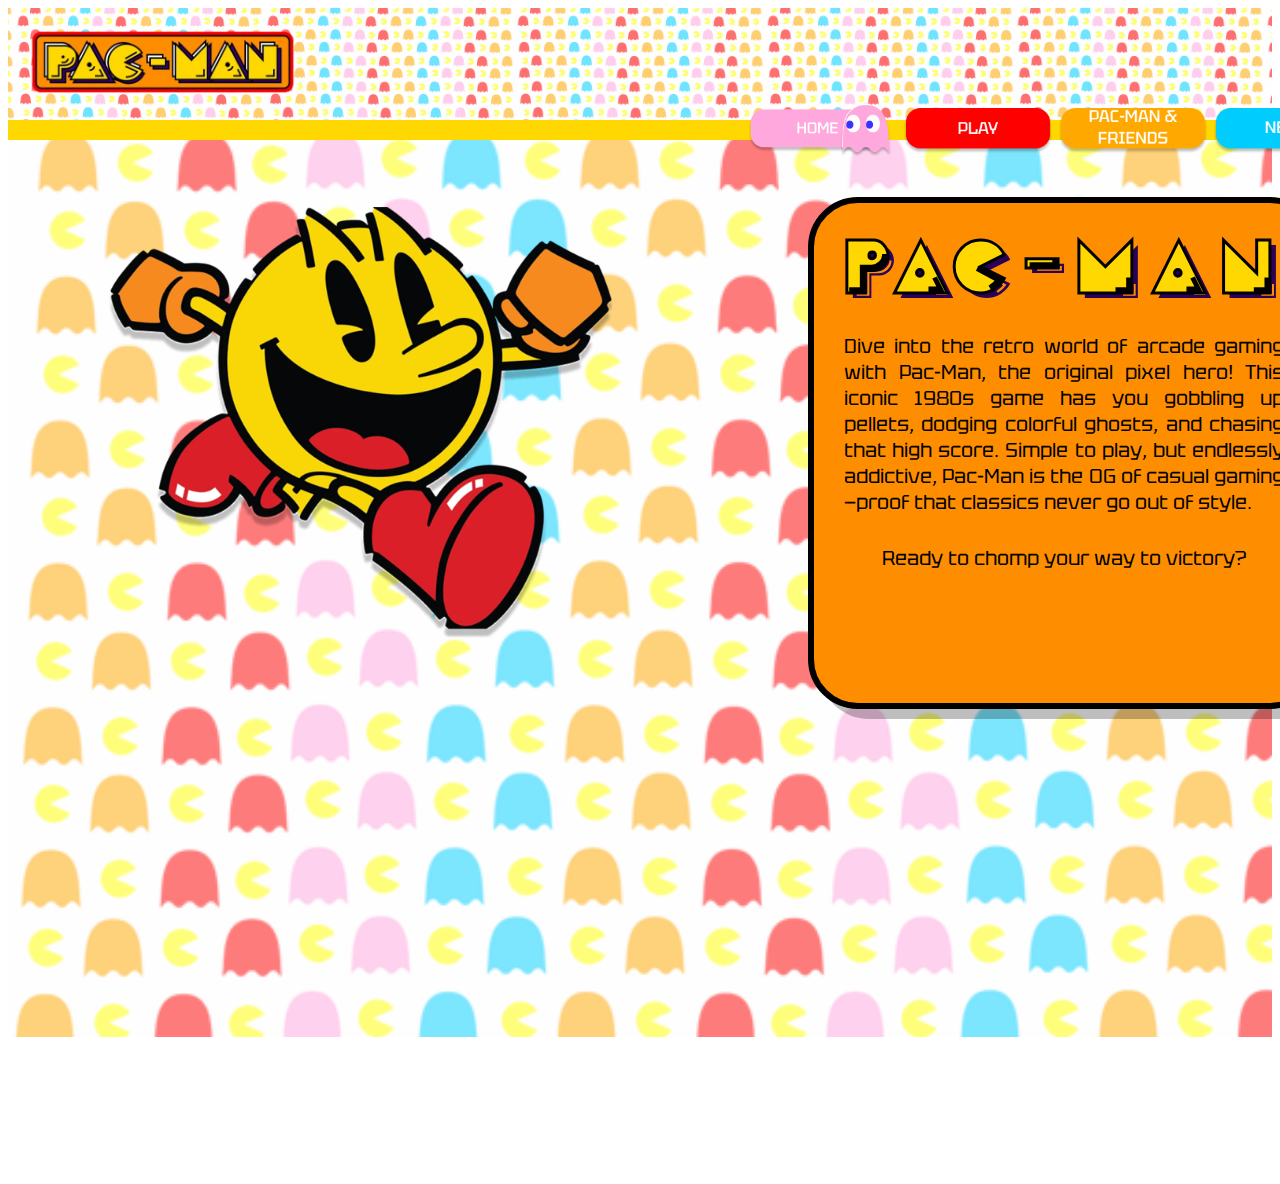
==== About.html @ 6697987c "2 hours work done" ====
<!doctype html>
<html>
<head>
<meta charset="utf-8">
<title>AboutPacman</title>
<link href="pac-man.css" rel="stylesheet" type="text/css">

<!-- Font -->	
<link rel="preconnect" href="https://fonts.googleapis.com">
<link rel="preconnect" href="https://fonts.gstatic.com" crossorigin>
<link href="https://fonts.googleapis.com/css2?family=Tektur:wght@400..900&display=swap" rel="stylesheet">
	
</head>

	
<!-- menubar -->
	
	<div class="menubar">
		<div class="logo">
			<img src="image/logo.png" alt="logo" Width="300">
		</div>
	</div>
	
	<nav>
		<ul class="menu">
			<li>
				<a href="">
					<img src="image/HomeButtonGhost.png" alt="Home">
				</a>
			</li>
			<li>
				<a href="">
		    		<img src="image/PlayButton.png" alt="Play">
				</a>
			</li>
			<li>
				<a href="">
					<img src="image/PacmanButton.png" alt="About">
				</a>
			</li>
			<li>
				<a href="">
					<img src="image/NewsButton.png" alt="News">
				</a>
			</li>
		</ul>
		
	</nav>
	
	
<body>
	
	<div class="AboutPacman">
		<div class="Pac-Man">
			<img src="image/Pac-ManRunning.png">
		</div>
		<div class="PacmanStory">
			<h1 class="PacmanHeader">Pac-Man</h1>
			<p class="PacmanText">Dive into the retro world of arcade gaming with Pac-Man, the original pixel hero! This iconic 1980s game has you gobbling up pellets, dodging colorful ghosts, and chasing that high score. Simple to play, but endlessly addictive, Pac-Man is the OG of casual gaming—proof that classics never go out of style.</p>
			<p class="ready">Ready to chomp your way to victory?</p>
		</div>
	</div>
	
	
	
</body>
</html>
---- pac-man.css ----
@charset "utf-8";
@font-face {
	font-family: PacMan;
	src: url("Font/crackman.front-regular.otf");
}
/* CSS Document */

/*INDEX*/
/*Navigationslinjen*/
.menubar{
	background-image: url("image/bannerbaggrund.png");
	background-size: 250px;
	background-repeat: repeat-x; 
	background-position: center;
	display: fixed;
	border-bottom: solid; 
	border-bottom-color: #FED800;
	border-bottom-width: 20px;
}

.logo {
	padding: 5px;
}

.menu {
	display: flex;
	flex-direction: row;
	list-style-type: none;
	position: relative;
	left: 700px;
	top: -75px;
}

.menu li {
	margin-right: 5px;
	
}

.menu img {
	width:150px;
	height: 100px;
	object-fit: contain;
}

.index {
	overflow: hidden; /* fjerner scroll-funktion */
}

.background {
	position: relative;
  	top: -950px;
  	left: 0;
  	width: 100%;
  	height: 100vh;
    background-image: url("image/homebaggrund.png");
    background-repeat: repeat;
	background-size: cover;
	background-attachment: fixed;
    z-index: -2;
}

/* Index */
.anniversary {
	display: block;
	position: relative;
	top: -140px;
	left: 350px;
	margin: 0;
	padding: 0;
	z-index: -1;
}

.anniversary img {
	width: 870px;
}

.yellowline {
	position: relative;
	top: -145px;
	border-top: 20px solid #FED800; 
  	width: 100%; 
}

.footer {
	position: relative;
	top: -145px;
	border-top: 200px solid #FF0000; 
  	width: 100%; 
}

.bandai img {
	position: relative;
	top: -180px;
	left: 600px;
	width: 20%;
}

.evolution img {
	position: relative;
	top: -170px;
	left: 620px;
	width: 17%;
}

/*Pac-Man & Friends */

.AboutPacman {
	position: relative;
	top: -139px;
	height: 100vh;
	background-image: url("image/homebaggrund.png");
	background-size: cover;
	z-index: -1
	
}

.Pac-Man img {
	position: relative;
	top: 70px;
	left: 100px;
	width: 40%;
}

.PacmanStory {
	
	position: absolute;
	width: 500px;
	height: 500px;
	left: 800px;
	top: 60px;

	background: #FE8D00;
	border: 6px solid #000000;
	box-shadow: 11px 10px 0px rgba(0, 0, 0, 0.25);
	border-radius: 50px;

}

.PacmanHeader {
	/* Pac-Man */

	position: absolute;
	width: 471px;
	height: 92px;
	left: 20px;
	top: -50px;

	font-family: PacMan;
	font-style: normal;
	font-weight: 400;
	font-size: 96px;
	line-height: 115px;
	display: flex;
	align-items: center;
	text-align: center;
	text-transform: uppercase;

	color: #FED800;
	text-shadow: 6px 5px 0px #2D0057;
	-webkit-text-stroke: 3px black; /* Stroke width and color */
}

.PacmanStory .PacmanText {
	position: relative;
	top: 100px;
	margin: 30px;
	text-align: justify;
	font-family: tektur;
	font-size: 20px;
}

.ready {
	position: relative;
	top: 100px;
	margin: 30px;
	text-align: center;
	font-family: tektur;
	font-size: 20px;
}
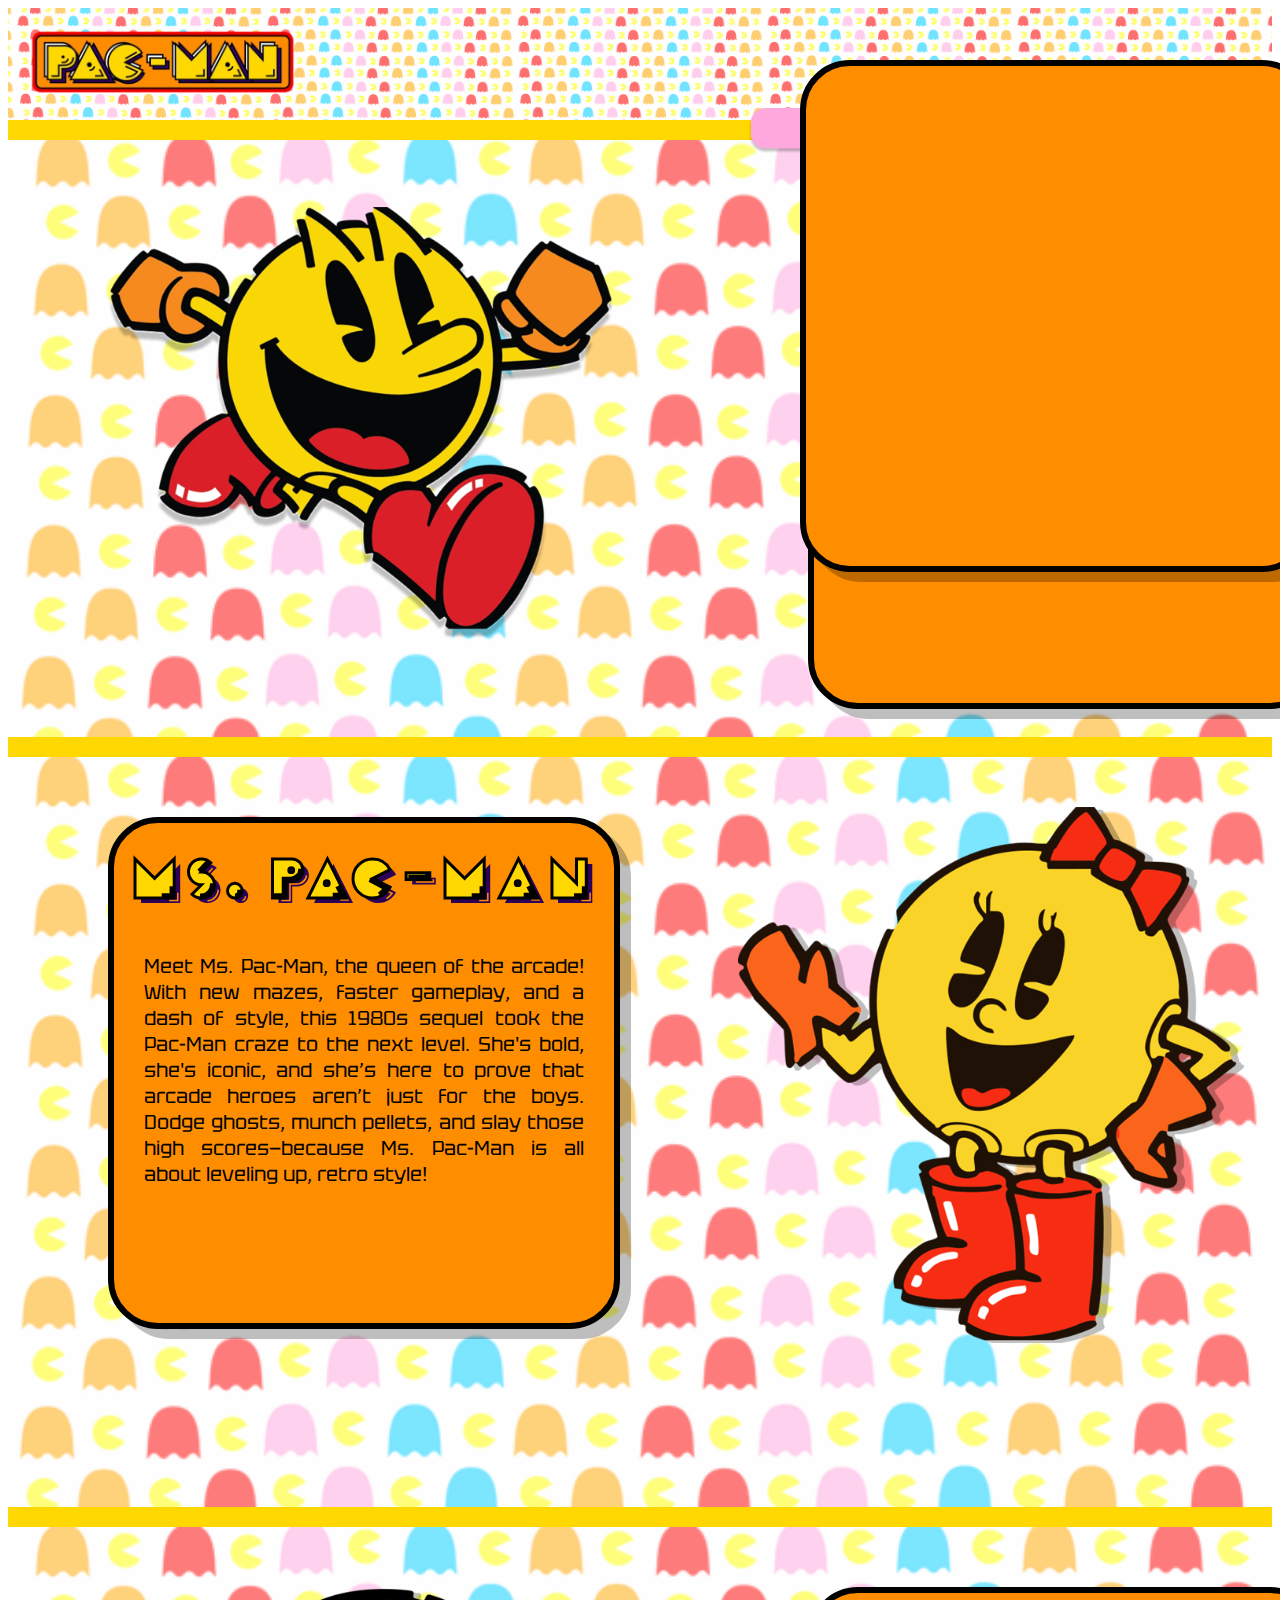
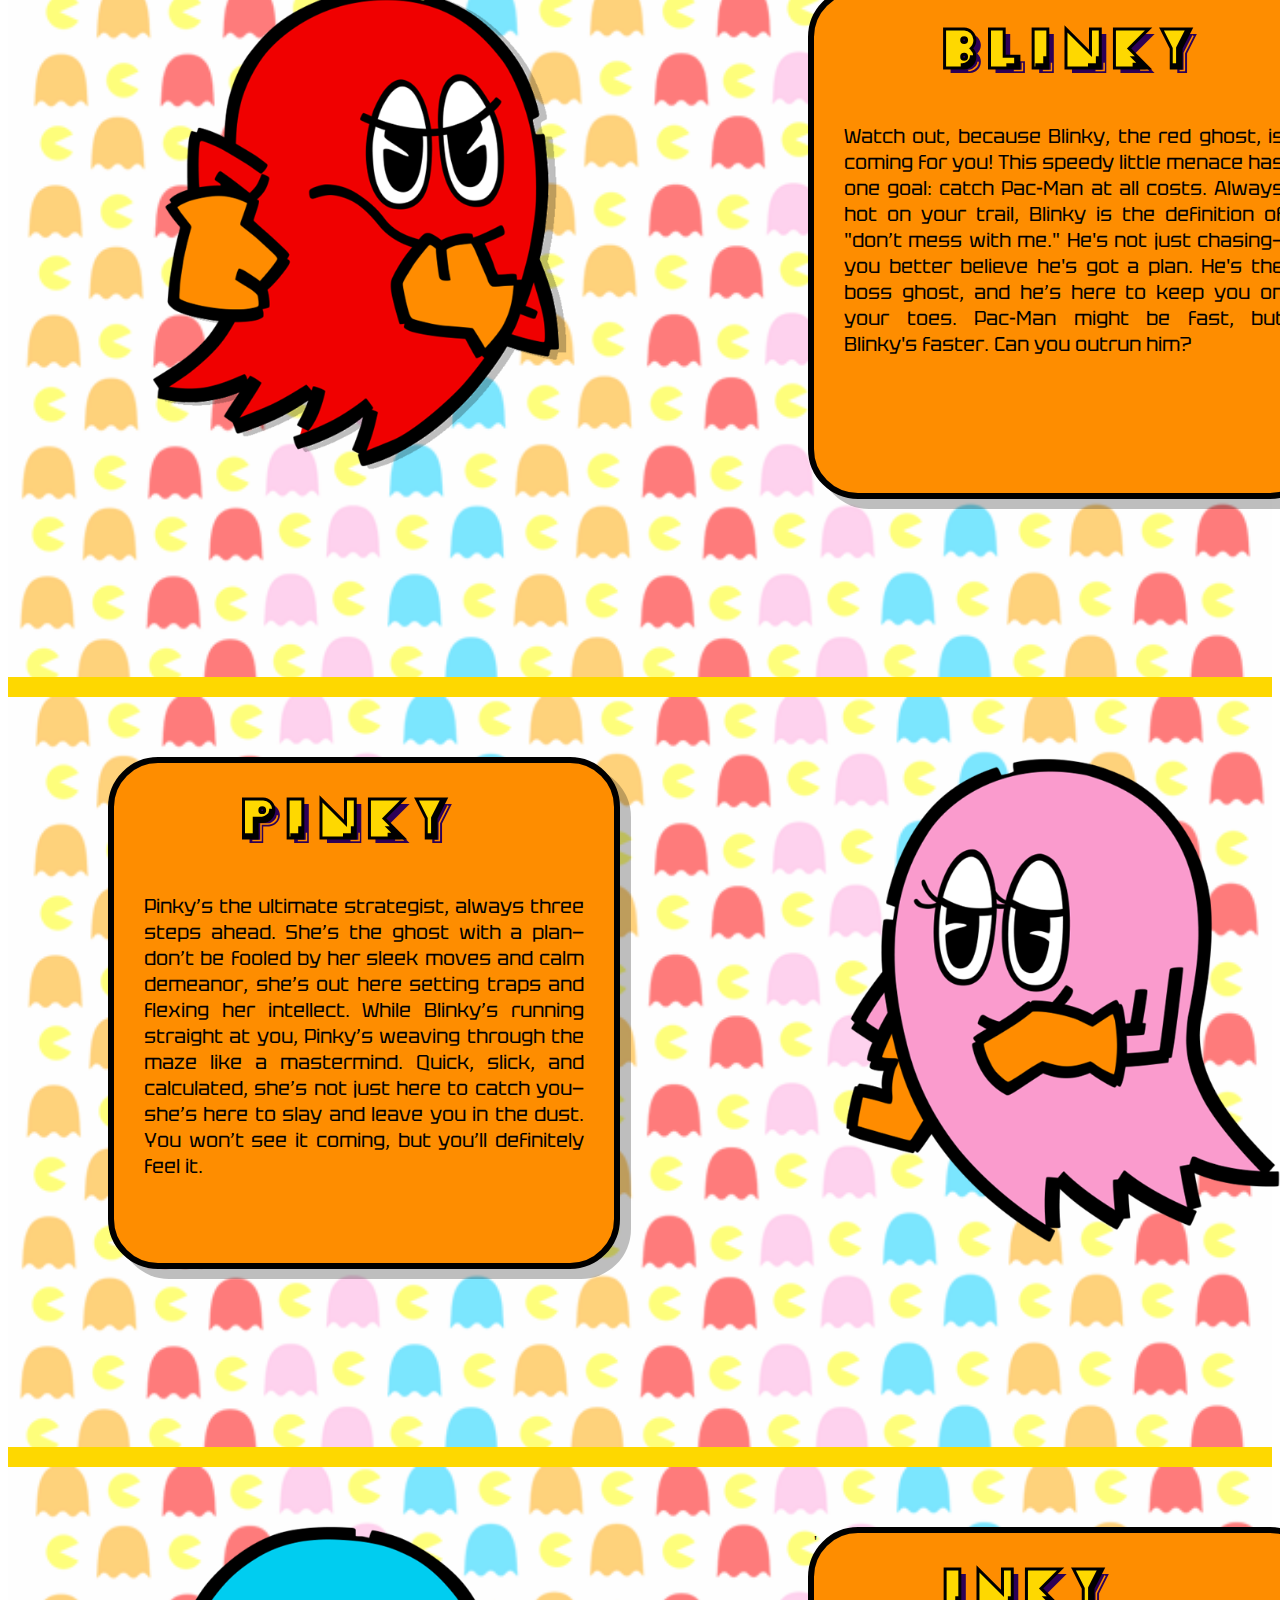
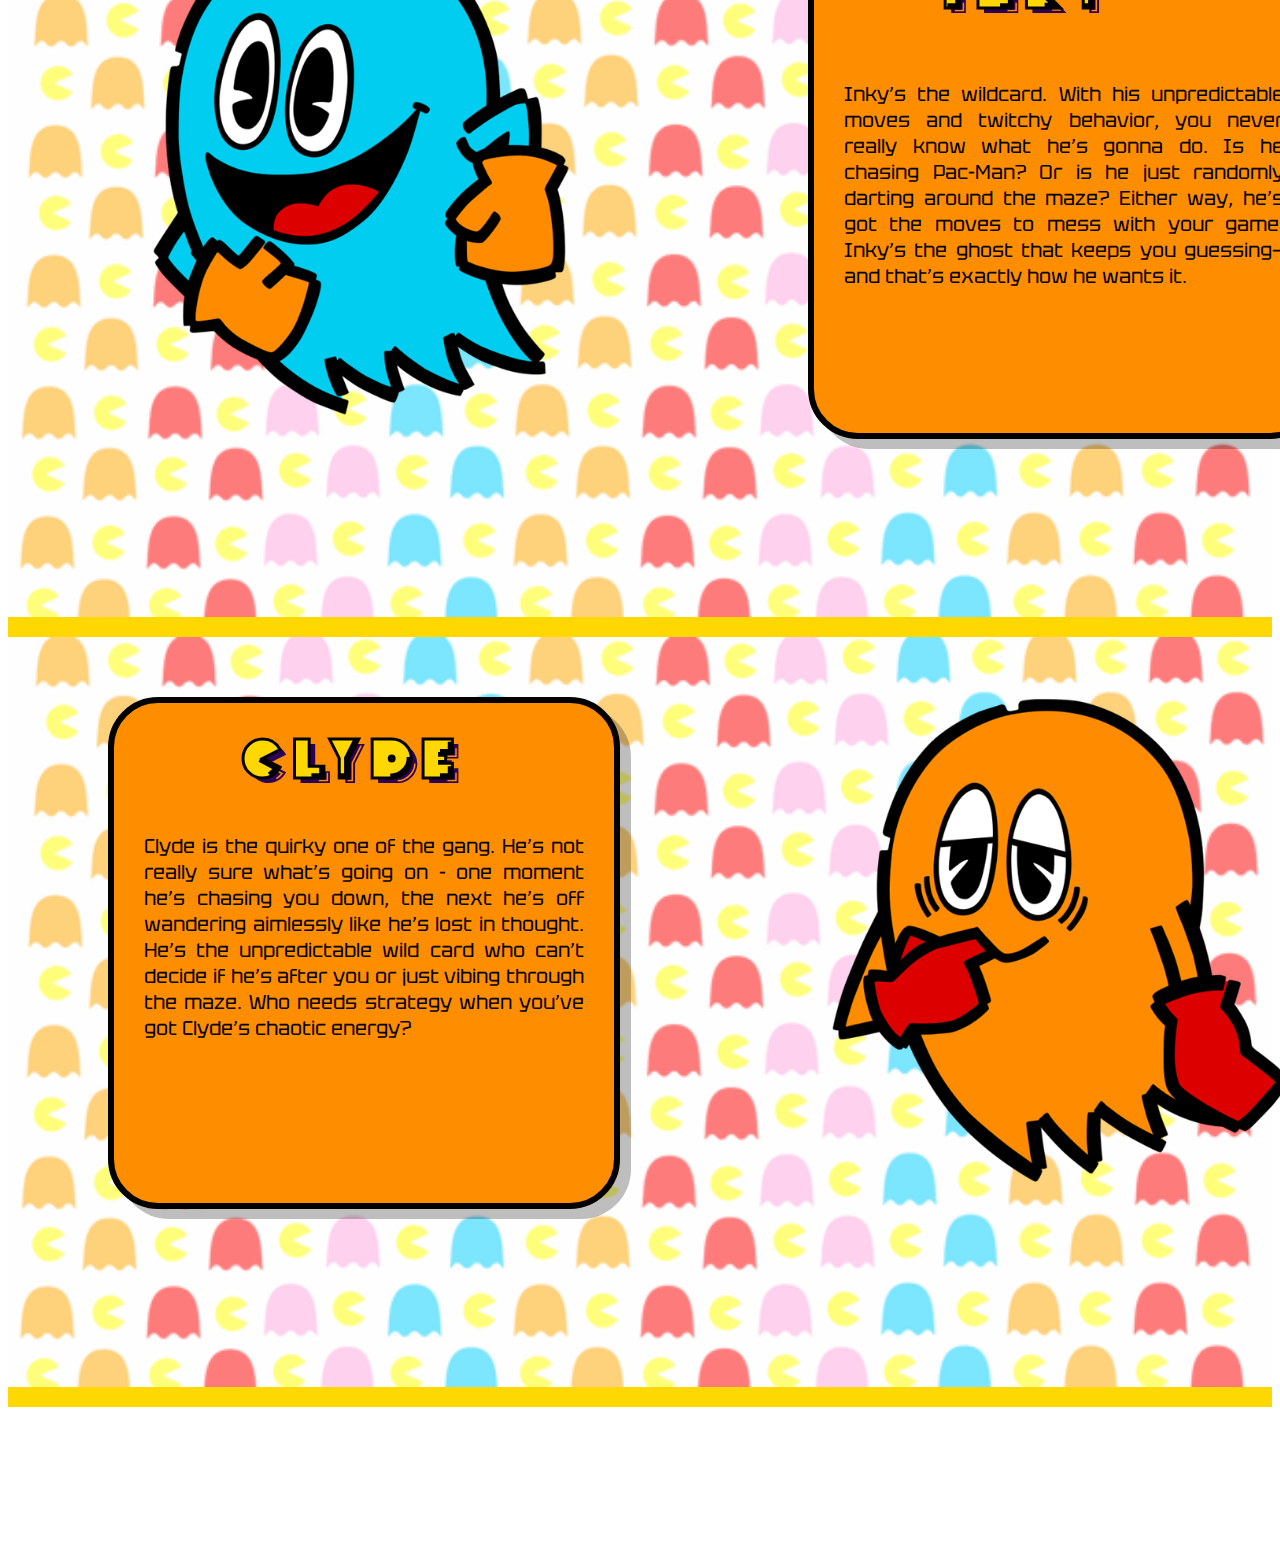
==== commit 43e9897a: "Pacman & Friends Done" ====
--- a/About.html
+++ b/About.html
@@ -24,18 +24,18 @@
 	<nav>
 		<ul class="menu">
 			<li>
-				<a href="">
-					<img src="image/HomeButtonGhost.png" alt="Home">
+				<a href="index.html">
+					<img src="image/HomeButton.png" alt="Home">
 				</a>
 			</li>
 			<li>
-				<a href="">
+				<a href="About.html">
 		    		<img src="image/PlayButton.png" alt="Play">
 				</a>
 			</li>
 			<li>
 				<a href="">
-					<img src="image/PacmanButton.png" alt="About">
+					<img src="image/PacmanButtonGhost.png" alt="About">
 				</a>
 			</li>
 			<li>
@@ -61,7 +61,76 @@
 		</div>
 	</div>
 	
+	<div class="AboutMsPacman">
+		<div class="MsPac-Man">
+			<img src="image/MsPacMan.png">
+		</div>
+		<div class="MsPacmanStory">
+			<h1 class="MsPacManHeader">Ms. Pac-Man</h1>
+			<p class="MsPacmanText">Meet Ms. Pac-Man, the queen of the arcade! With new mazes, faster gameplay, and a dash of style, this 1980s sequel took the Pac-Man craze to the next level. She's bold, she's iconic, and she’s here to prove that arcade heroes aren’t just for the boys. Dodge ghosts, munch pellets, and slay those high scores—because Ms. Pac-Man is all about leveling up, retro style!</p>
+		</div>
+	</div>
 	
+	<div class="AboutBlinky">
+		<div class="Blinky">
+			<img src="image/BLinky.png">
+		</div>
+		<div class="BlinkyStory">
+			<h1 class="BlinkyHeader">Blinky</h1>
+			<p class="BlinkyText">Watch out, because Blinky, the red ghost, is coming for you! This speedy little menace has one goal: catch Pac-Man at all costs. Always hot on your trail, Blinky is the definition of "don’t mess with me." He's not just chasing—you better believe he's got a plan. He's the boss ghost, and he’s here to keep you on your toes. Pac-Man might be fast, but Blinky's faster. Can you outrun him?</p>
+		</div>
+	</div>
 	
+	<div class="AboutPinky">
+		<div class="Pinky">
+			<img src="image/Pinky.png">
+		</div>
+		<div class="PinkyStory">
+			<h1 class="PinkyHeader">Pinky</h1>
+			<p class="PinkyText">Pinky’s the ultimate strategist, always three steps ahead. She’s the ghost with a plan—don’t be fooled by her sleek moves and calm demeanor, she’s out here setting traps and flexing her intellect. While Blinky’s running straight at you, Pinky’s weaving through the maze like a mastermind. Quick, slick, and calculated, she’s not just here to catch you—she’s here to slay and leave you in the dust. You won’t see it coming, but you’ll definitely feel it.</p>
+		</div>
+	</div>
+	
+	<div class="AboutInky">
+		<div class="Inky">
+			<img src="image/Inky.png">
+		</div>
+		<div class="InkyStory">
+			<h1 class="InkyHeader">Inky</h1>'
+			<p class="InkyText">Inky’s the wildcard. With his unpredictable moves and twitchy behavior, you never really know what he’s gonna do. Is he chasing Pac-Man? Or is he just randomly darting around the maze? Either way, he’s got the moves to mess with your game. Inky’s the ghost that keeps you guessing—and that’s exactly how he wants it.</p>
+		</div>
+	</div>
+	
+	<div class="AboutClyde">
+		<div class="Clyde">
+			<img src="image/Clyde.png">
+		</div>
+		<div class="ClydeStory">
+			<h1 class="ClydeHeader">Clyde</h1>
+			<p class="ClydeText">Clyde is the quirky one of the gang. He’s not really sure what’s going on - one moment he’s chasing you down, the next he’s off wandering aimlessly like he’s lost in thought. He’s the unpredictable wild card who can’t decide if he’s after you or just vibing through the maze. Who needs strategy when you’ve got Clyde’s chaotic energy?</p>
+		</div>
+	</div>
+	
+	<a href="#top" class="back-to-top">Back to Top</a>
+	
+	<div class ="footer">
+		<div class ="bandai">
+			<img src="image/BandaiNamco.png" alt="Bandai Namco Logo">
+		</div>
+		<div class ="evolution">
+			<img src="image/PacmanEvolution.png" alt="Pac-Man Evolution">
+		</div>
+	</div>
+	
+	<script>
+    window.onscroll = function() {
+      var button = document.querySelector('.back-to-top');
+      if (document.body.scrollTop > 200 || document.documentElement.scrollTop > 200) {
+        button.style.display = "block";
+      } else {
+        button.style.display = "none";
+      }
+    };
+	</script>
 </body>
 </html>
--- a/pac-man.css
+++ b/pac-man.css
@@ -47,20 +47,24 @@
 }
 
 .background {
+	
 	position: relative;
   	top: -950px;
   	left: 0;
   	width: 100%;
   	height: 100vh;
-    background-image: url("image/homebaggrund.png");
+   
+	background-image: url("image/homebaggrund.png");
     background-repeat: repeat;
 	background-size: cover;
 	background-attachment: fixed;
-    z-index: -2;
+    
+	z-index: -2;
 }
 
 /* Index */
 .anniversary {
+	
 	display: block;
 	position: relative;
 	top: -140px;
@@ -71,10 +75,13 @@
 }
 
 .anniversary img {
-	width: 870px;
+	
+	
+width: 870px;
 }
 
 .yellowline {
+	
 	position: relative;
 	top: -145px;
 	border-top: 20px solid #FED800; 
@@ -82,13 +89,22 @@
 }
 
 .footer {
-	position: relative;
-	top: -145px;
-	border-top: 200px solid #FF0000; 
-  	width: 100%; 
+	
+	position: absolute;
+	width: 500px;
+	height: 500px;
+	left: 800px;
+	top: 60px;
+	
+	background: #FE8D00;
+	border: 6px solid #000000;
+	box-shadow: 11px 10px 0px rgba(0, 0, 0, 0.25);
+	border-radius: 50px;
+	
 }
 
 .bandai img {
+	
 	position: relative;
 	top: -180px;
 	left: 600px;
@@ -96,6 +112,7 @@
 }
 
 .evolution img {
+	
 	position: relative;
 	top: -170px;
 	left: 620px;
@@ -105,16 +122,20 @@
 /*Pac-Man & Friends */
 
 .AboutPacman {
+	
 	position: relative;
 	top: -139px;
-	height: 100vh;
-	background-image: url("image/homebaggrund.png");
-	background-size: cover;
-	z-index: -1
-	
+	height:600px;
+	
+	background-image: url("image/homebaggrund.png");
+	background-size: cover;
+	z-index: -1;
+	
+	border-bottom: 20px solid #FED800;
 }
 
 .Pac-Man img {
+	
 	position: relative;
 	top: 70px;
 	left: 100px;
@@ -137,18 +158,17 @@
 }
 
 .PacmanHeader {
-	/* Pac-Man */
-
-	position: absolute;
-	width: 471px;
+
+	position: absolute;
+	width: 470px;
 	height: 92px;
-	left: 20px;
-	top: -50px;
+	left: 80px;
+	top: -40px;
 
 	font-family: PacMan;
 	font-style: normal;
 	font-weight: 400;
-	font-size: 96px;
+	font-size: 71px;
 	line-height: 115px;
 	display: flex;
 	align-items: center;
@@ -161,6 +181,7 @@
 }
 
 .PacmanStory .PacmanText {
+	
 	position: relative;
 	top: 100px;
 	margin: 30px;
@@ -170,10 +191,353 @@
 }
 
 .ready {
-	position: relative;
-	top: 100px;
-	margin: 30px;
-	text-align: center;
-	font-family: tektur;
-	font-size: 20px;
-}+	
+	position: relative;
+	top: 100px;
+	margin: 30px;
+	text-align: center;
+	font-family: tektur;
+	font-size: 20px;
+}
+
+.AboutMsPacman {
+	
+	position: relative;
+	top:-139px;
+	height: 750px;
+	
+	background-image: url("image/homebaggrund.png");
+	background-size: cover;
+	
+	z-index: -1;
+	
+	border-bottom: 20px solid #FED800;
+}
+
+.MsPac-Man img {
+	position: relative;
+	top: 50px;
+	left: 730px;
+	width: 40%;
+}
+
+.MsPacmanStory {
+	position: absolute;
+	width: 500px;
+	height: 500px;
+	left: 100px;
+	top: 60px;
+
+	background: #FE8D00;
+	border: 6px solid #000000;
+	box-shadow: 11px 10px 0px rgba(0, 0, 0, 0.25);
+	border-radius: 50px;
+}
+
+.MsPacManHeader {
+	position: absolute;
+	width: 470px;
+	height: 92px;
+	left: 10px;
+	top: -40px;
+
+	font-family: PacMan;
+	font-style: normal;
+	font-weight: 400;
+	font-size: 71px;
+	line-height: 115px;
+	display: flex;
+	align-items: center;
+	text-align: center;
+	text-transform: uppercase;
+
+	color: #FED800;
+	text-shadow: 6px 5px 0px #2D0057;
+	-webkit-text-stroke: 3px black; /* Stroke width and color */
+}
+
+.MsPacmanText {
+	position: relative;
+	top: 100px;
+	margin: 30px;
+	text-align: justify;
+	font-family: tektur;
+	font-size: 20px;
+}
+
+.AboutBlinky {
+	position: relative;
+	top:-139px;
+	height: 750px;
+	
+	background-image: url("image/homebaggrund.png");
+	background-size: cover;
+	
+	z-index: -1;
+	
+	border-bottom: 20px solid #FED800;
+}
+
+.Blinky img{
+	position: relative;
+	top: 50px;
+	left: 100px;
+	width: 40%;
+}
+
+.BlinkyStory {
+	position: absolute;
+	width: 500px;
+	height: 500px;
+	left: 800px;
+	top: 60px;
+
+	background: #FE8D00;
+	border: 6px solid #000000;
+	box-shadow: 11px 10px 0px rgba(0, 0, 0, 0.25);
+	border-radius: 50px;
+}
+
+.BlinkyHeader {
+	position: absolute;
+	width: 470px;
+	height: 92px;
+	left: 120px;
+	top: -40px;
+
+	font-family: PacMan;
+	font-style: normal;
+	font-weight: 400;
+	font-size: 71px;
+	line-height: 115px;
+	display: flex;
+	align-items: center;
+	text-align: center;
+	text-transform: uppercase;
+
+	color: #FED800;
+	text-shadow: 6px 5px 0px #2D0057;
+	-webkit-text-stroke: 3px black; /* Stroke width and color */
+}
+
+.BlinkyText {
+	position: relative;
+	top: 100px;
+	margin: 30px;
+	text-align: justify;
+	font-family: tektur;
+	font-size: 20px;
+}
+
+.AboutPinky {
+	position: relative;
+	top:-139px;
+	height: 750px;
+	
+	background-image: url("image/homebaggrund.png");
+	background-size: cover;
+	
+	z-index: -1;
+	
+	border-bottom: 20px solid #FED800;
+}
+
+.Pinky img {
+	position: relative;
+	top: 50px;
+	left: 800px;
+	width: 40%;
+}
+
+.PinkyStory {
+	position: absolute;
+	width: 500px;
+	height: 500px;
+	left: 100px;
+	top: 60px;
+
+	background: #FE8D00;
+	border: 6px solid #000000;
+	box-shadow: 11px 10px 0px rgba(0, 0, 0, 0.25);
+	border-radius: 50px;
+}
+
+.PinkyHeader {
+	position: absolute;
+	width: 470px;
+	height: 92px;
+	left: 120px;
+	top: -40px;
+
+	font-family: PacMan;
+	font-style: normal;
+	font-weight: 400;
+	font-size: 71px;
+	line-height: 115px;
+	display: flex;
+	align-items: center;
+	text-align: center;
+	text-transform: uppercase;
+
+	color: #FED800;
+	text-shadow: 6px 5px 0px #2D0057;
+	-webkit-text-stroke: 3px black; /* Stroke width and color */
+}
+
+.PinkyText {
+	position: relative;
+	top: 100px;
+	margin: 30px;
+	text-align: justify;
+	font-family: tektur;
+	font-size: 20px;
+}
+
+.AboutInky {
+	position: relative;
+	top:-139px;
+	height: 750px;
+	
+	background-image: url("image/homebaggrund.png");
+	background-size: cover;
+	
+	z-index: -1;
+	
+	border-bottom: 20px solid #FED800;
+}
+
+.Inky img {
+	position: relative;
+	top: 50px;
+	left: 100px;
+	width: 40%;
+}
+
+.InkyStory {
+	position: absolute;
+	width: 500px;
+	height: 500px;
+	left: 800px;
+	top: 60px;
+
+	background: #FE8D00;
+	border: 6px solid #000000;
+	box-shadow: 11px 10px 0px rgba(0, 0, 0, 0.25);
+	border-radius: 50px;
+}
+
+.InkyHeader {
+	position: absolute;
+	width: 470px;
+	height: 92px;
+	left: 120px;
+	top: -40px;
+
+	font-family: PacMan;
+	font-style: normal;
+	font-weight: 400;
+	font-size: 71px;
+	line-height: 115px;
+	display: flex;
+	align-items: center;
+	text-align: center;
+	text-transform: uppercase;
+
+	color: #FED800;
+	text-shadow: 6px 5px 0px #2D0057;
+	-webkit-text-stroke: 3px black; /* Stroke width and color */
+}
+
+.InkyText {
+	position: relative;
+	top: 100px;
+	margin: 30px;
+	text-align: justify;
+	font-family: tektur;
+	font-size: 20px;
+}
+
+.AboutClyde {
+	position: relative;
+	top:-139px;
+	height: 750px;
+	
+	background-image: url("image/homebaggrund.png");
+	background-size: cover;
+	
+	z-index: -1;
+	
+	border-bottom: 20px solid #FED800;
+}
+
+.Clyde img{
+	position: relative;
+	top: 50px;
+	left: 800px;
+	width: 40%;
+}
+
+.ClydeStory {
+	position: absolute;
+	width: 500px;
+	height: 500px;
+	left: 100px;
+	top: 60px;
+
+	background: #FE8D00;
+	border: 6px solid #000000;
+	box-shadow: 11px 10px 0px rgba(0, 0, 0, 0.25);
+	border-radius: 50px;
+}
+
+.ClydeHeader {
+	position: absolute;
+	width: 470px;
+	height: 92px;
+	left: 120px;
+	top: -40px;
+
+	font-family: PacMan;
+	font-style: normal;
+	font-weight: 400;
+	font-size: 71px;
+	line-height: 115px;
+	display: flex;
+	align-items: center;
+	text-align: center;
+	text-transform: uppercase;
+
+	color: #FED800;
+	text-shadow: 6px 5px 0px #2D0057;
+	-webkit-text-stroke: 3px black; /* Stroke width and color */
+}
+
+.ClydeText {
+	position: relative;
+	top: 100px;
+	margin: 30px;
+	text-align: justify;
+	font-family: tektur;
+	font-size: 20px;
+}
+
+.back-to-top {
+  	position: fixed;
+  	bottom: 20px;
+  	right: 20px;
+  	background-color: #ffcc00; 
+  	color: white;
+  	padding: 10px 20px;
+  	border-radius: 5px;
+  	font-size: 16px;
+	font-family: Tektur;
+  	text-decoration: none;
+  	display: none;
+  	transition: opacity 0.3s;
+}
+
+.back-to-top:hover {
+	background-color: #ff9900; /* Hover effect */
+}
+
+
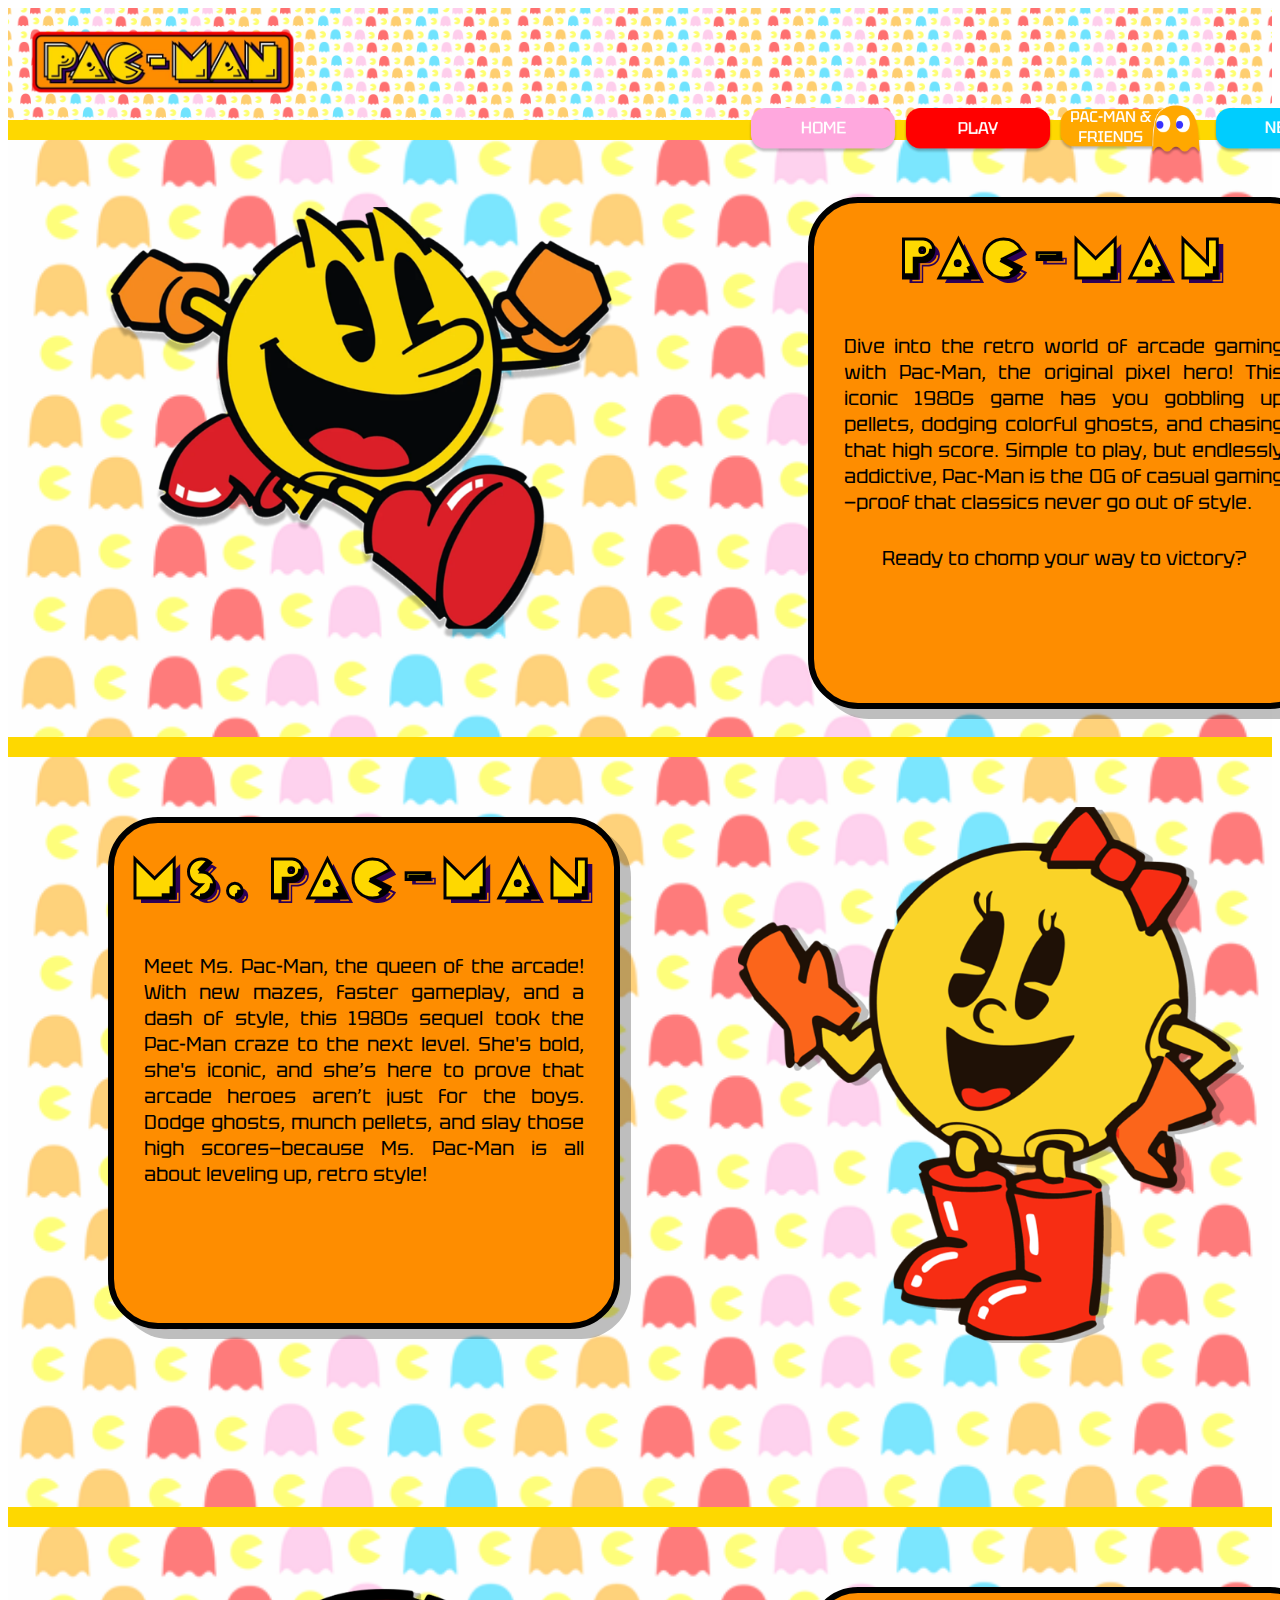
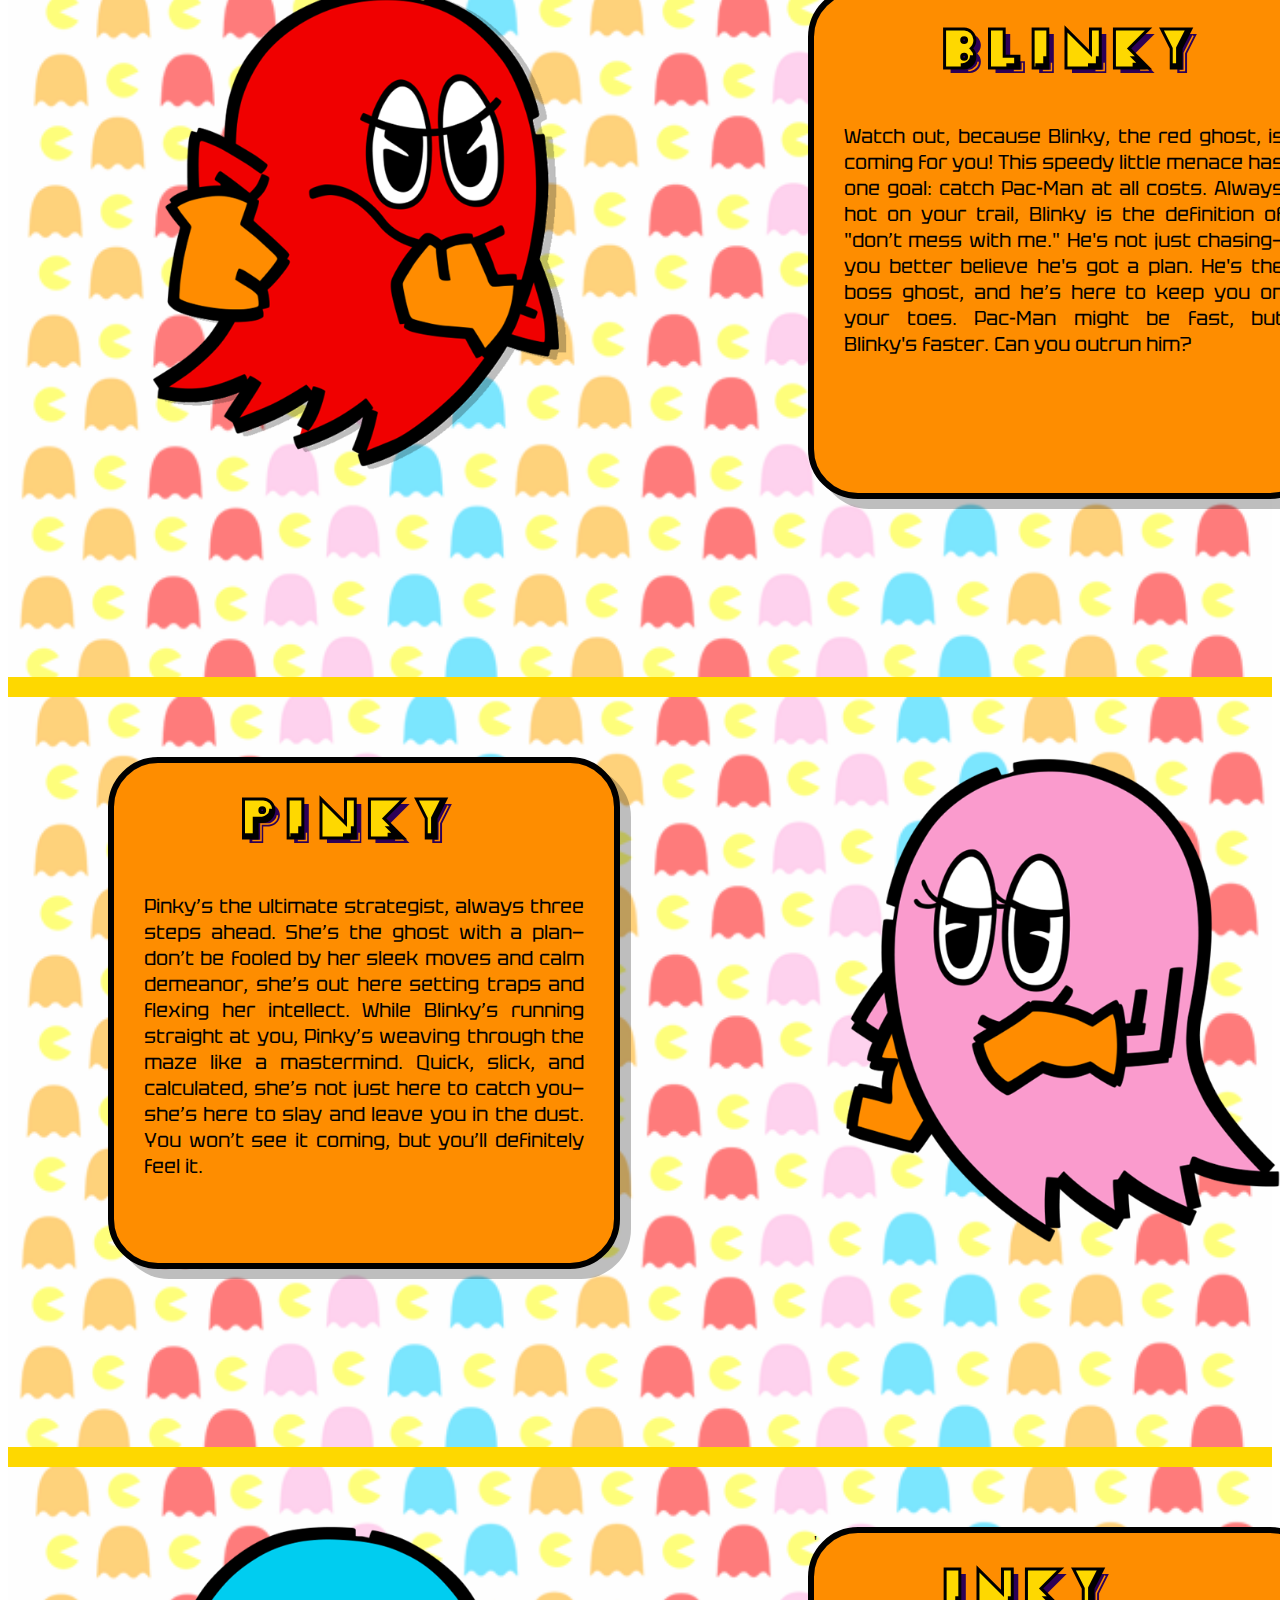
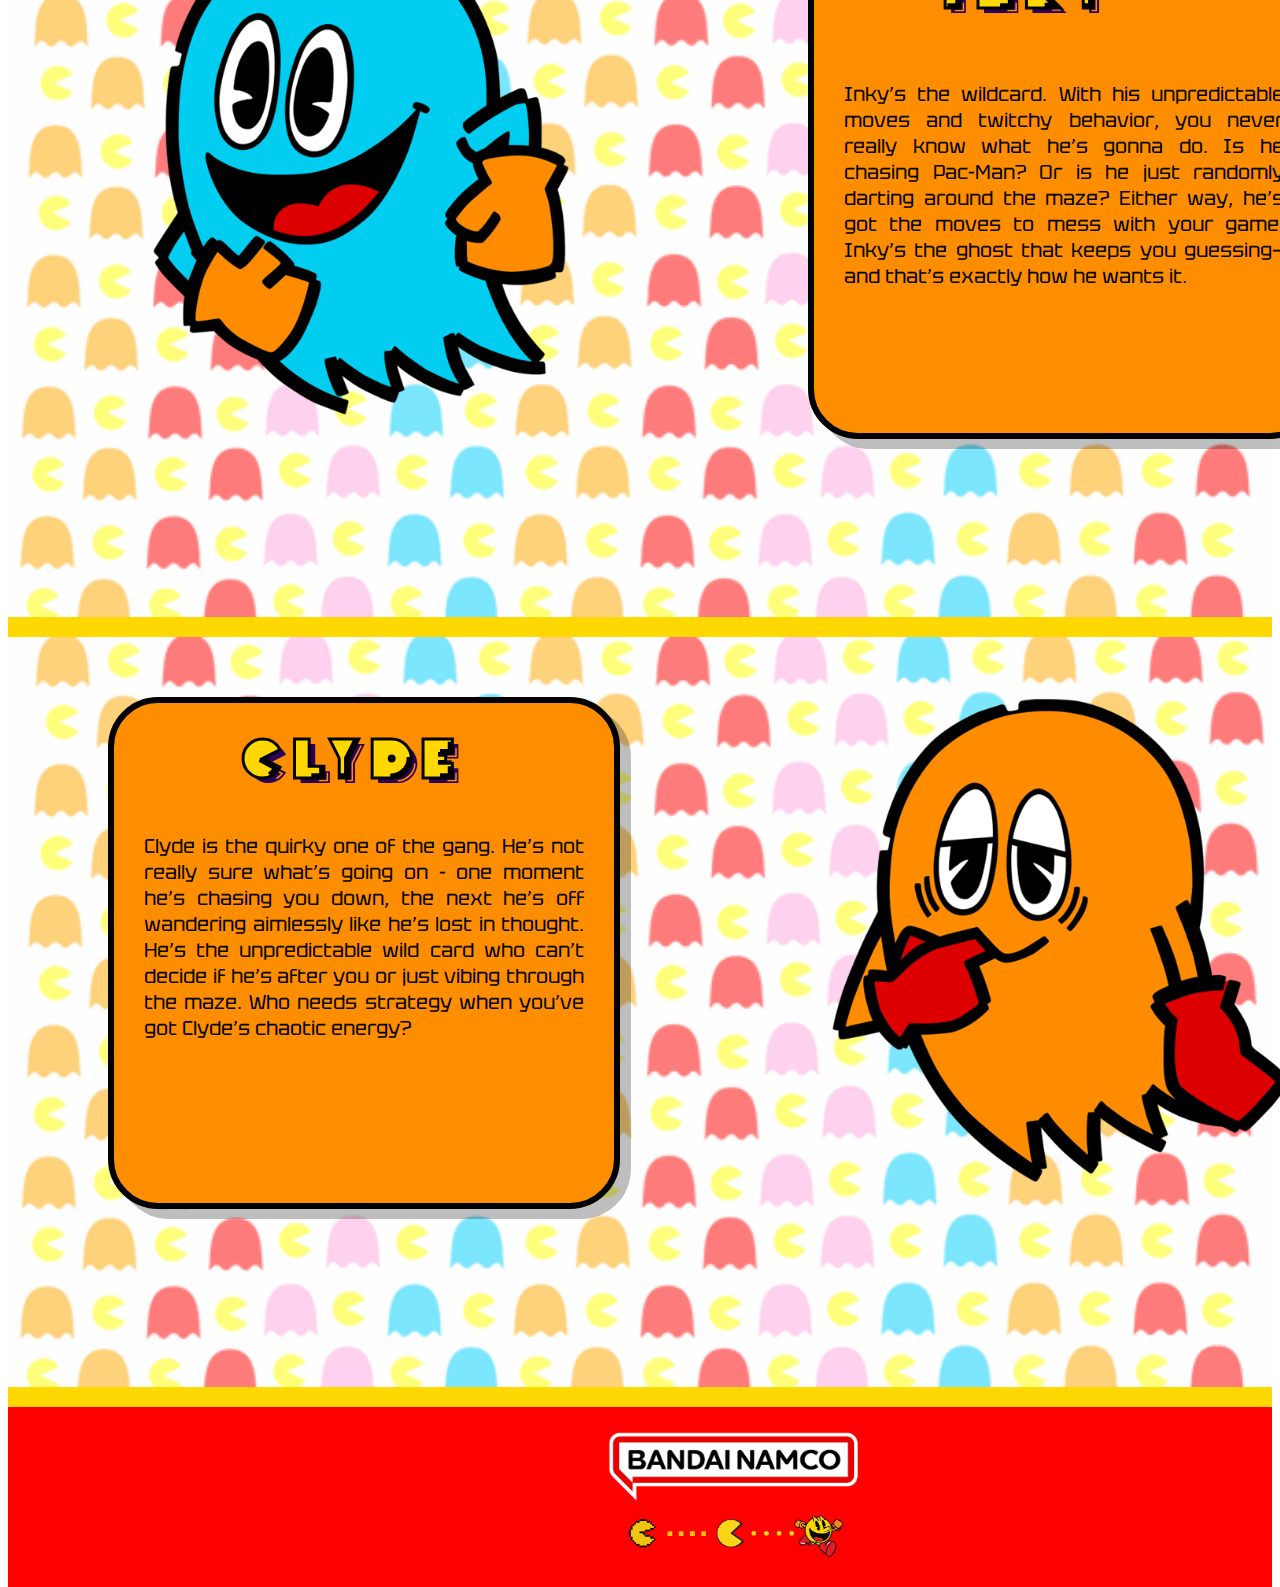
==== commit f081a817: "Page 2 finished!" ====
--- a/About.html
+++ b/About.html
@@ -48,7 +48,7 @@
 	</nav>
 	
 	
-<body>
+<body class="About">
 	
 	<div class="AboutPacman">
 		<div class="Pac-Man">
@@ -113,15 +113,6 @@
 	
 	<a href="#top" class="back-to-top">Back to Top</a>
 	
-	<div class ="footer">
-		<div class ="bandai">
-			<img src="image/BandaiNamco.png" alt="Bandai Namco Logo">
-		</div>
-		<div class ="evolution">
-			<img src="image/PacmanEvolution.png" alt="Pac-Man Evolution">
-		</div>
-	</div>
-	
 	<script>
     window.onscroll = function() {
       var button = document.querySelector('.back-to-top');
@@ -132,5 +123,16 @@
       }
     };
 	</script>
+	
+	<div class ="Aboutfooter">
+		<div class ="Aboutbandai">
+			<img src="image/BandaiNamco.png" alt="Bandai Namco Logo">
+		</div>
+		<div class ="Aboutevolution">
+			<img src="image/PacmanEvolution.png" alt="Pac-Man Evolution">
+		</div>
+	</div>
+	
+	
 </body>
 </html>
--- a/pac-man.css
+++ b/pac-man.css
@@ -46,38 +46,22 @@
 	overflow: hidden; /* fjerner scroll-funktion */
 }
 
-.background {
-	
-	position: relative;
-  	top: -950px;
-  	left: 0;
-  	width: 100%;
-  	height: 100vh;
-   
-	background-image: url("image/homebaggrund.png");
-    background-repeat: repeat;
-	background-size: cover;
-	background-attachment: fixed;
-    
-	z-index: -2;
-}
-
 /* Index */
 .anniversary {
-	
-	display: block;
-	position: relative;
-	top: -140px;
-	left: 350px;
-	margin: 0;
-	padding: 0;
-	z-index: -1;
-}
-
-.anniversary img {
-	
-	
-width: 870px;
+	position: relative;
+	top: -136px;
+	height:447px;
+	
+	background-image: url("image/homebaggrund.png");
+	background-size: cover;
+	z-index: -1;
+}
+
+.anniversaryimg img {
+	position: relative;
+	width: 870px;
+	left: 330px;
+	z-index: -1;
 }
 
 .yellowline {
@@ -91,22 +75,18 @@
 .footer {
 	
 	position: absolute;
-	width: 500px;
-	height: 500px;
-	left: 800px;
-	top: 60px;
-	
-	background: #FE8D00;
-	border: 6px solid #000000;
-	box-shadow: 11px 10px 0px rgba(0, 0, 0, 0.25);
-	border-radius: 50px;
+	width: 100%;
+	height: 180px;
+	top: 597px;
+	
+	background: #FF0000;
 	
 }
 
 .bandai img {
 	
 	position: relative;
-	top: -180px;
+	top: 20px;
 	left: 600px;
 	width: 20%;
 }
@@ -114,12 +94,15 @@
 .evolution img {
 	
 	position: relative;
-	top: -170px;
+	top: 30px;
 	left: 620px;
 	width: 17%;
 }
 
 /*Pac-Man & Friends */
+.About {
+	max-height: 100vh;
+}
 
 .AboutPacman {
 	
@@ -540,4 +523,30 @@
 	background-color: #ff9900; /* Hover effect */
 }
 
-
+.Aboutfooter {
+	
+	position: relative;
+	width: 100%;
+	height: 180px;
+	top: -139px;
+	
+	background: #FF0000;
+	
+}
+
+.Aboutbandai img {
+	
+	position: relative;
+	top: 20px;
+	left: 600px;
+	width: 20%;
+}
+
+.Aboutevolution img {
+	
+	position: relative;
+	top: 30px;
+	left: 620px;
+	width: 17%;
+}
+
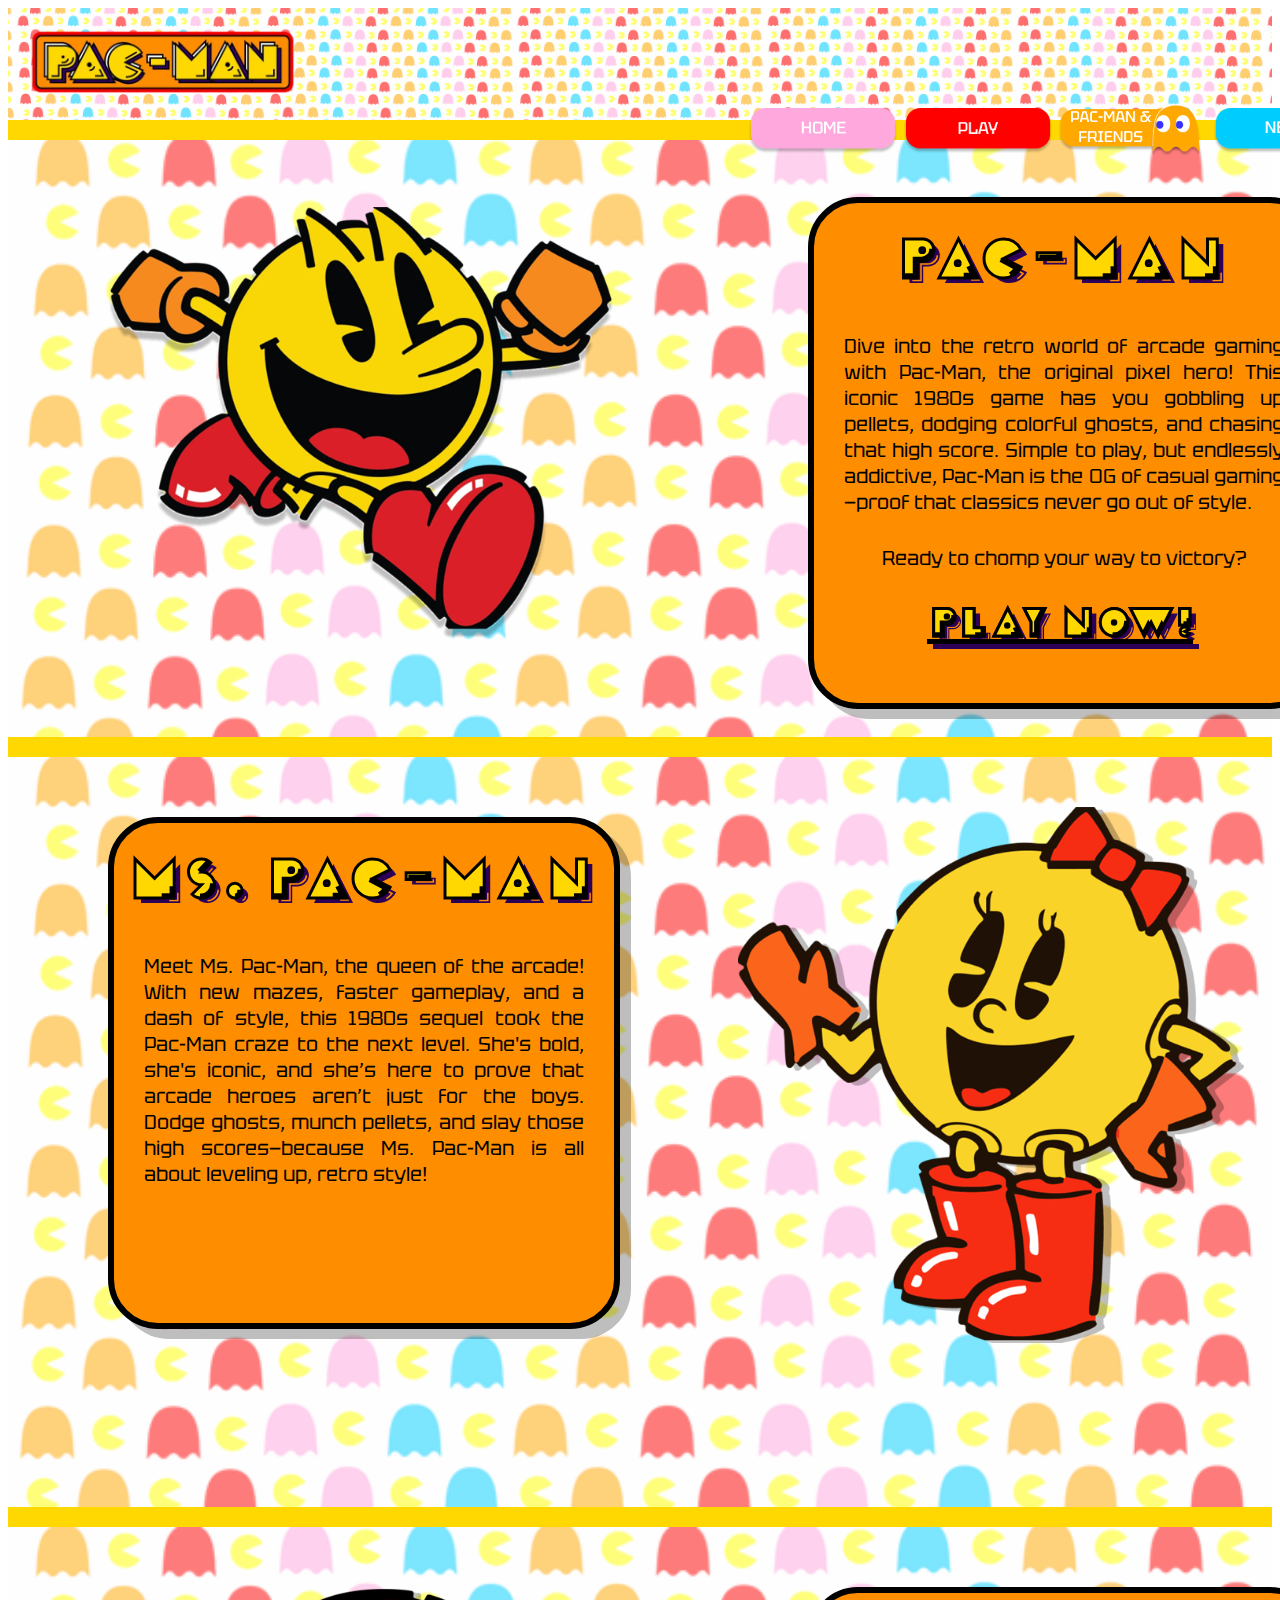
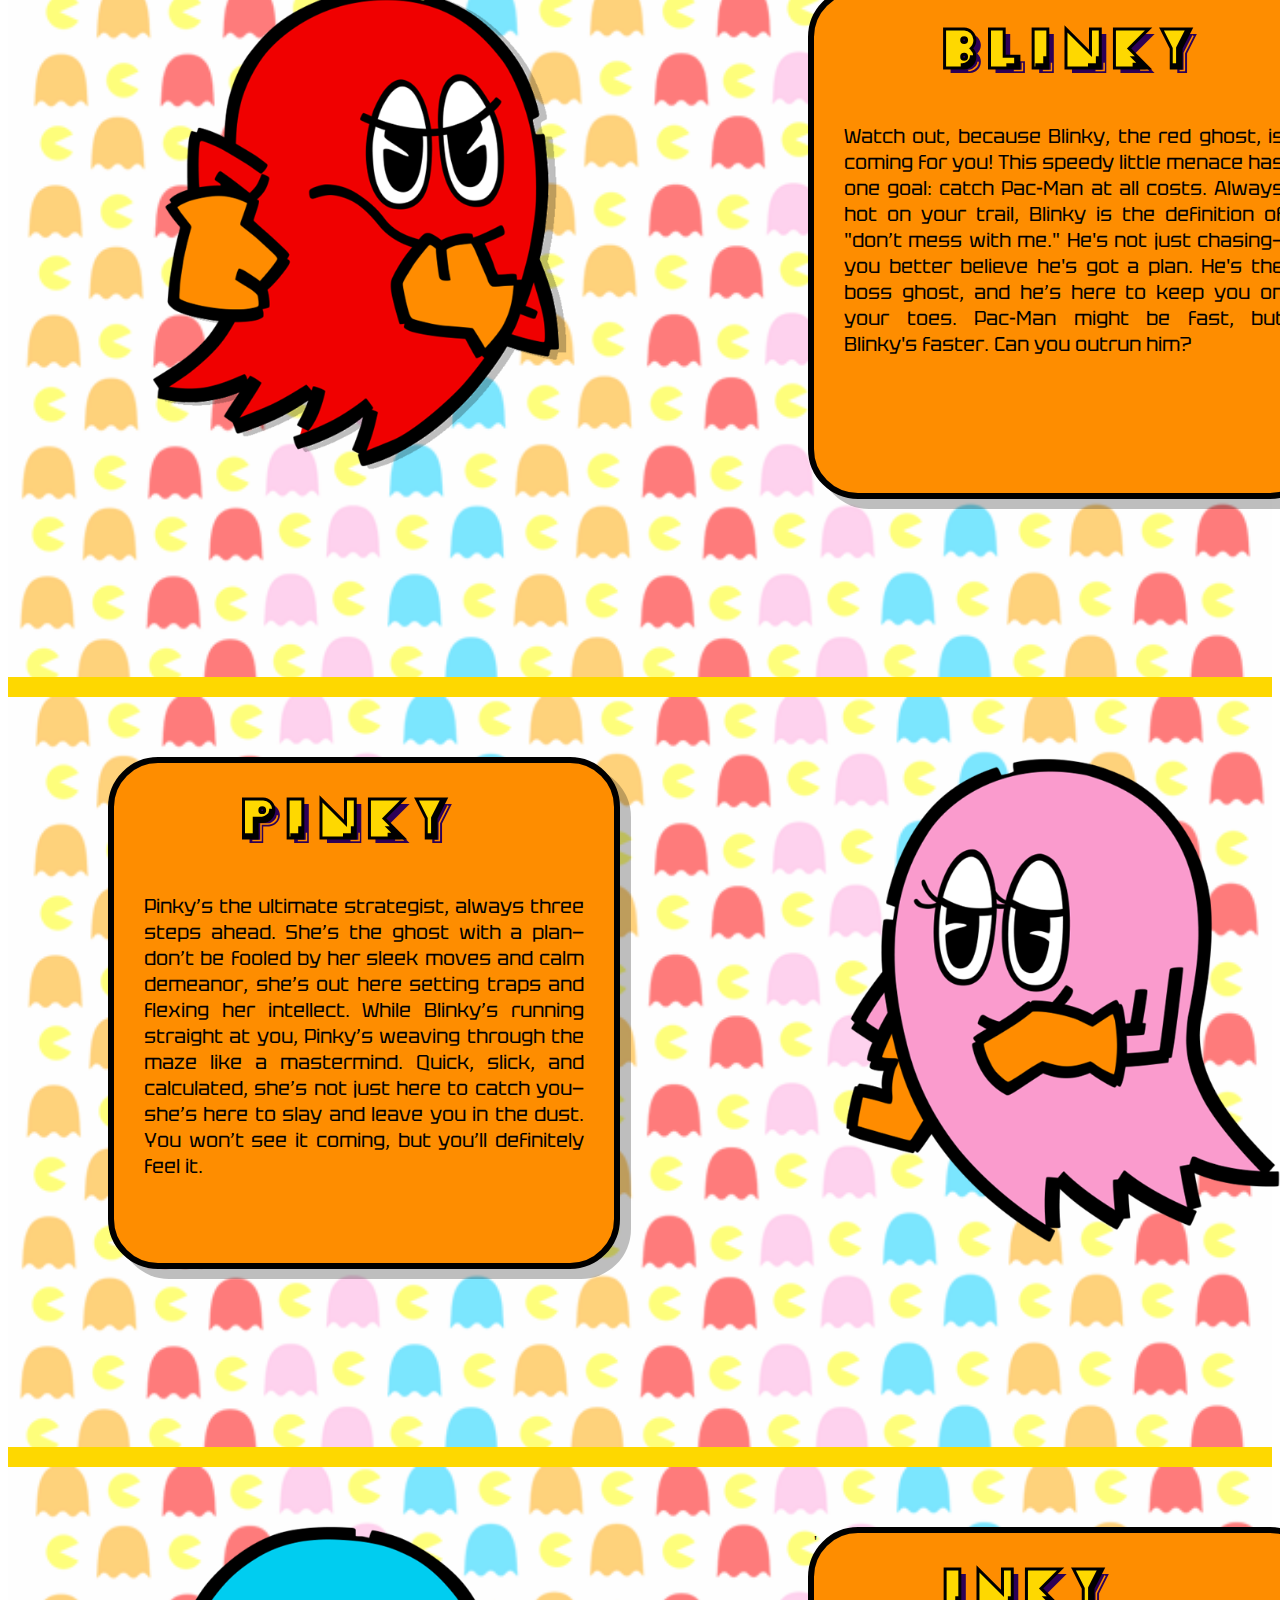
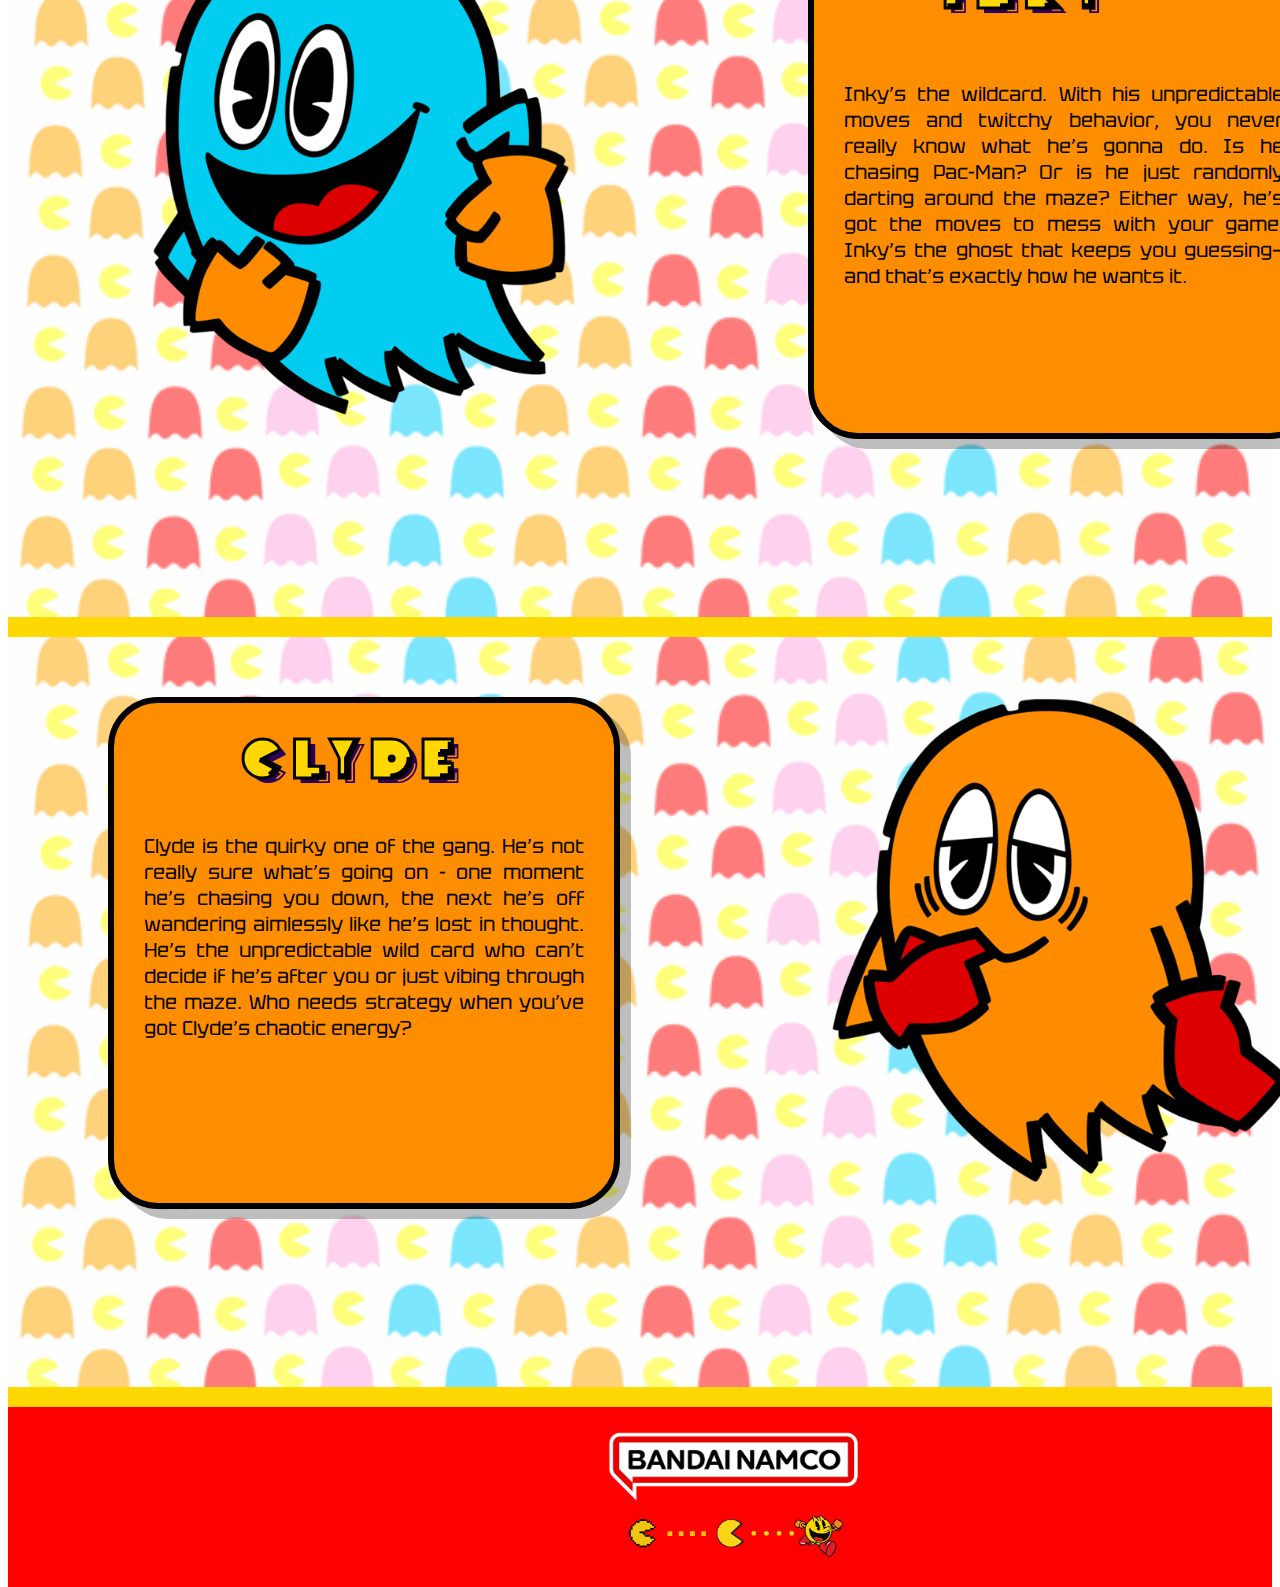
==== commit acd87669: "playing with details and links" ====
--- a/About.html
+++ b/About.html
@@ -12,7 +12,6 @@
 	
 </head>
 
-	
 <!-- menubar -->
 	
 	<div class="menubar">
@@ -24,17 +23,19 @@
 	<nav>
 		<ul class="menu">
 			<li>
-				<a href="index.html">
-					<img src="image/HomeButton.png" alt="Home">
+				<a href="index.html" class="home-container">
+					<img src="image/HomeButton.png" alt="Home" class="default-home">
+					<img src="image/HomeButtonGhost.png" class="hover-home">
+				</a>
+			</li>
+			<li>
+				<a href="play.html" class="play-container">
+		    		<img src="image/PlayButton.png" alt="Play" class="default-play">
+					<img src="image/PlayButtonGhost.png" class="hover-play">
 				</a>
 			</li>
 			<li>
 				<a href="About.html">
-		    		<img src="image/PlayButton.png" alt="Play">
-				</a>
-			</li>
-			<li>
-				<a href="">
 					<img src="image/PacmanButtonGhost.png" alt="About">
 				</a>
 			</li>
@@ -58,12 +59,13 @@
 			<h1 class="PacmanHeader">Pac-Man</h1>
 			<p class="PacmanText">Dive into the retro world of arcade gaming with Pac-Man, the original pixel hero! This iconic 1980s game has you gobbling up pellets, dodging colorful ghosts, and chasing that high score. Simple to play, but endlessly addictive, Pac-Man is the OG of casual gaming—proof that classics never go out of style.</p>
 			<p class="ready">Ready to chomp your way to victory?</p>
+			<a href ="play.html" class="PlayNow">Play Now!</a>
 		</div>
 	</div>
 	
 	<div class="AboutMsPacman">
 		<div class="MsPac-Man">
-			<img src="image/MsPacMan.png">
+			<img src="image/MsPacMan.png" alt="Ms Pac-Man">
 		</div>
 		<div class="MsPacmanStory">
 			<h1 class="MsPacManHeader">Ms. Pac-Man</h1>
--- a/pac-man.css
+++ b/pac-man.css
@@ -41,6 +41,107 @@
 	height: 100px;
 	object-fit: contain;
 }
+.play-container {
+    position: relative;
+    display: inline-block;
+    width: 150px; /* Adjust as needed */
+    height: 50px;
+}
+
+.default-play {
+    position: absolute;
+    top: 0;
+    left: 0;
+    width: 100%;
+    height: 100%;
+    transition: opacity 0.3s ease;
+}
+
+.hover-play {
+    position: absolute;
+    top: 0;
+    left: 0;
+    width: 100%;
+    height: 100%;
+    opacity: 0; /* Hide hover image by default */
+    transition: opacity 0.3s ease;
+}
+
+.play-container:hover .default-play {
+    opacity: 0; /* Hide default image */
+}
+
+.play-container:hover .hover-play {
+    opacity: 1; /* Show hover image */
+}
+
+.about-container {
+    position: relative;
+    display: inline-block;
+    width: 150px; /* Adjust as needed */
+    height: 50px;
+}
+
+.default-about {
+    position: absolute;
+    top: 0;
+    left: 0;
+    width: 100%;
+    height: 100%;
+    transition: opacity 0.3s ease;
+}
+
+.hover-about {
+    position: absolute;
+    top: 0;
+    left: 0;
+    width: 100%;
+    height: 100%;
+    opacity: 0; /* Hide hover image by default */
+    transition: opacity 0.3s ease;
+}
+
+.about-container:hover .default-about {
+    opacity: 0; /* Hide default image */
+}
+
+.about-container:hover .hover-about {
+    opacity: 1; /* Show hover image */
+}
+
+.home-container {
+    position: relative;
+    display: inline-block;
+    width: 150px; /* Adjust as needed */
+    height: 50px;
+}
+
+.default-home {
+    position: absolute;
+    top: 0;
+    left: 0;
+    width: 100%;
+    height: 100%;
+    transition: opacity 0.3s ease;
+}
+
+.hover-home {
+    position: absolute;
+    top: 0;
+    left: 0;
+    width: 100%;
+    height: 100%;
+    opacity: 0; /* Hide hover image by default */
+    transition: opacity 0.3s ease;
+}
+
+.home-container:hover .default-home {
+    opacity: 0; /* Hide default image */
+}
+
+.home-container:hover .hover-home {
+    opacity: 1; /* Show hover image */
+}
 
 .index {
 	overflow: hidden; /* fjerner scroll-funktion */
@@ -104,6 +205,7 @@
 	max-height: 100vh;
 }
 
+/*Pac-Man Section */
 .AboutPacman {
 	
 	position: relative;
@@ -183,6 +285,23 @@
 	font-size: 20px;
 }
 
+.PlayNow {
+	position: relative;
+	top: 90px;
+	left: 113px;
+	font-family: PacMan;
+	font-size: 50px;
+	color: #FED800;
+	text-shadow: 6px 5px 0px #2D0057;
+	-webkit-text-stroke: 3px black; /* Stroke width and color */
+	transition: transform 0.3s ease, color 0.3s ease;
+}
+
+.PlayNow:hover {
+	transform: scale(1.2);
+}
+
+/*Ms. Pac-Man Section */
 .AboutMsPacman {
 	
 	position: relative;
@@ -248,6 +367,7 @@
 	font-size: 20px;
 }
 
+/*Blinky Section */
 .AboutBlinky {
 	position: relative;
 	top:-139px;
@@ -312,6 +432,7 @@
 	font-size: 20px;
 }
 
+/*Pinky Section */
 .AboutPinky {
 	position: relative;
 	top:-139px;
@@ -376,6 +497,7 @@
 	font-size: 20px;
 }
 
+/*Inky Section */
 .AboutInky {
 	position: relative;
 	top:-139px;
@@ -440,6 +562,7 @@
 	font-size: 20px;
 }
 
+/*Clyde Section */
 .AboutClyde {
 	position: relative;
 	top:-139px;
@@ -504,6 +627,7 @@
 	font-size: 20px;
 }
 
+/*Back top top Button */
 .back-to-top {
   	position: fixed;
   	bottom: 20px;
@@ -523,6 +647,7 @@
 	background-color: #ff9900; /* Hover effect */
 }
 
+/*Pac-mMan & Friends Footer*/
 .Aboutfooter {
 	
 	position: relative;
@@ -550,3 +675,73 @@
 	width: 17%;
 }
 
+/*Play Pac-Man*/
+.PlayPacman {
+	position: relative;
+	top: -139px;
+	height:800px;
+	
+	background-color: black;
+	background-size: cover;
+	z-index: -1;
+	
+	border-bottom: 20px solid #FED800;
+}
+
+.PlayPicture {
+	position: relative;
+	top: 10px;
+	left: 400px;
+}
+
+.PlayButton {
+	 position: relative;
+	width: 180px;
+	height: 50px;
+	top: -600px;
+	left: 620px;
+	
+	background: black;
+	border-style: double;
+	border-color: #1818B5;
+	border-radius: 7px;
+	border-width: 13px;
+	box-shadow: 0 0 20px #4C4CFF, 0 0 40px #4C4CFF, 0 0 60px #4C4CFF;
+}
+
+.PlayButton a:link {
+  	position: relative;
+	font-family: Pacman;
+	font-size: 30px;
+	color: yellow;
+	text-align: center;
+	top: 10px;
+	left: 10px;
+	text-decoration: none;
+}
+
+.PlayButton a:visited {
+  	position: relative;
+	font-family: Pacman;
+	font-size: 30px;
+	color: yellow;
+	text-align: center;
+	top: 10px;
+	left: 10px;
+	text-decoration: none;
+}
+
+.PlayButton a:hover {
+	text-shadow: 0 0 10px #FFA500, 0 0 20px #FF8C00, 0 0 30px #FF4500;
+}
+
+.play {
+	height: 100px;
+}
+
+
+
+
+
+
+
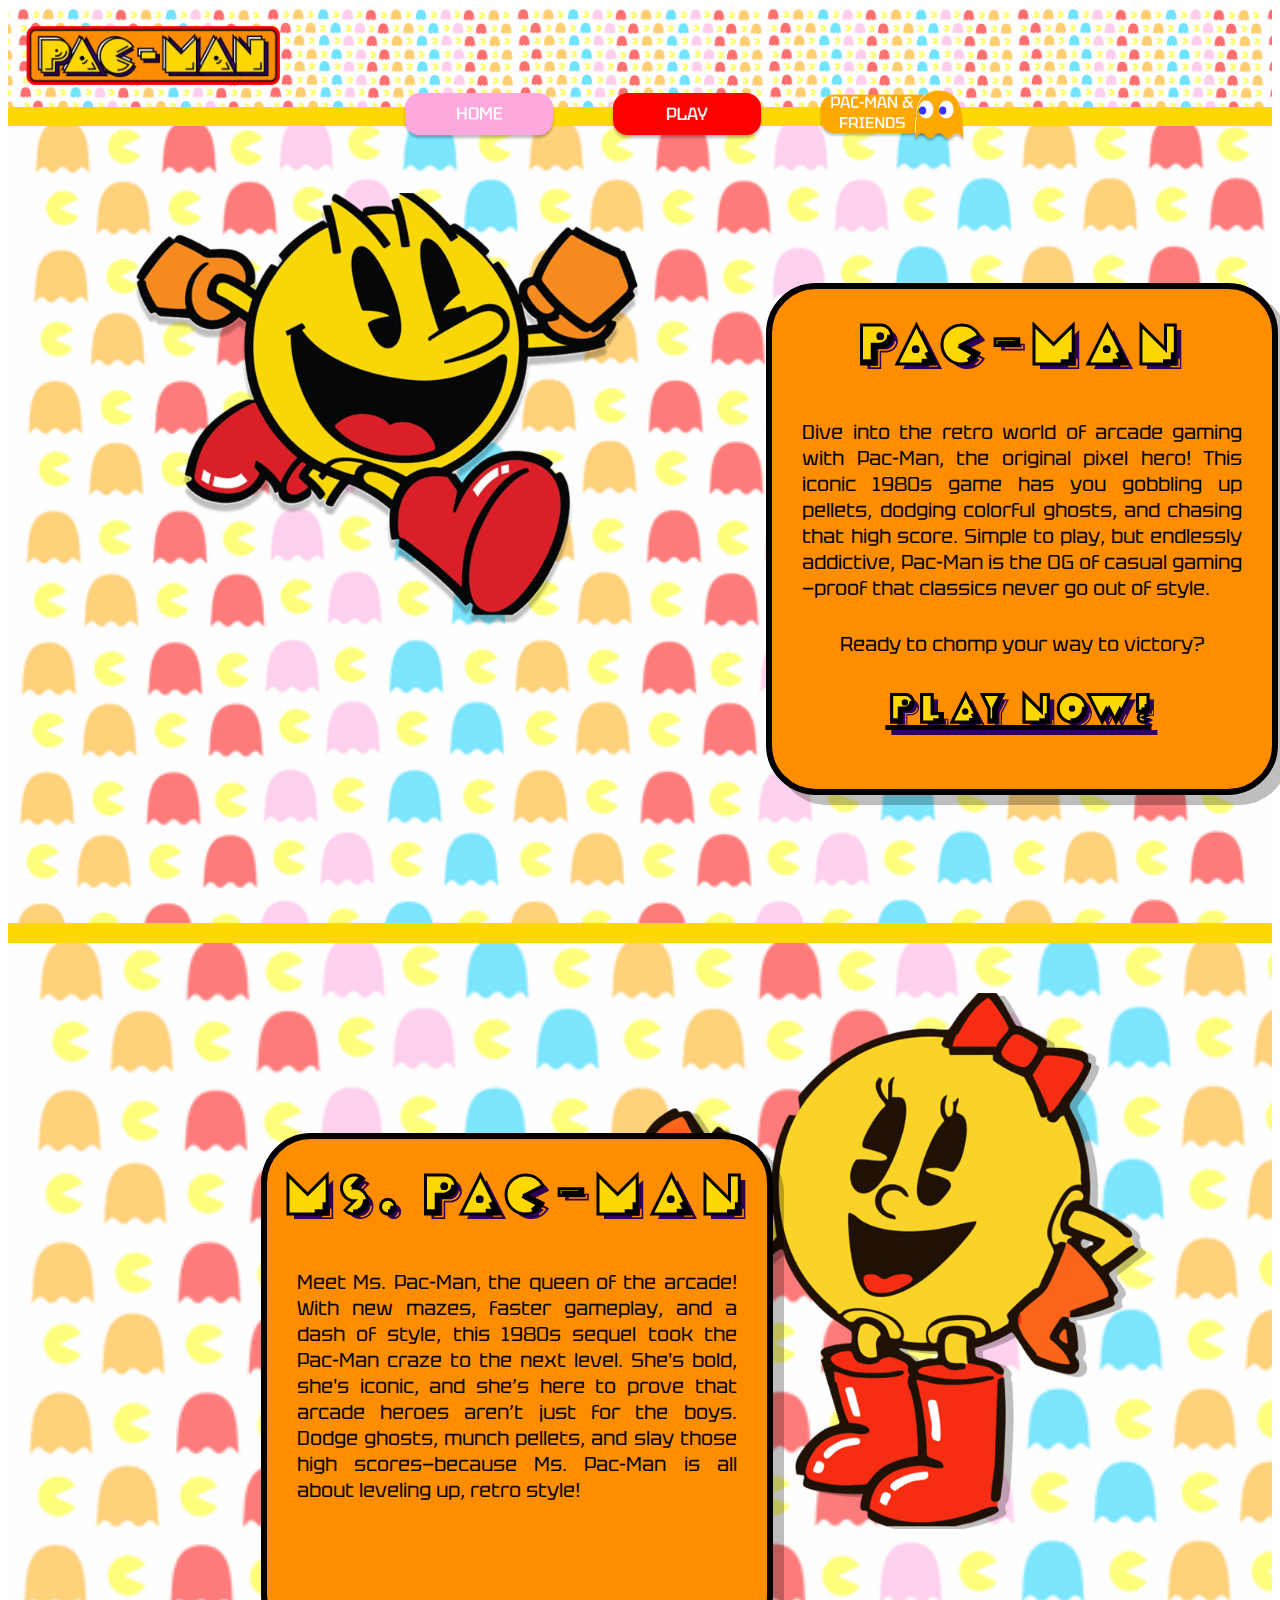
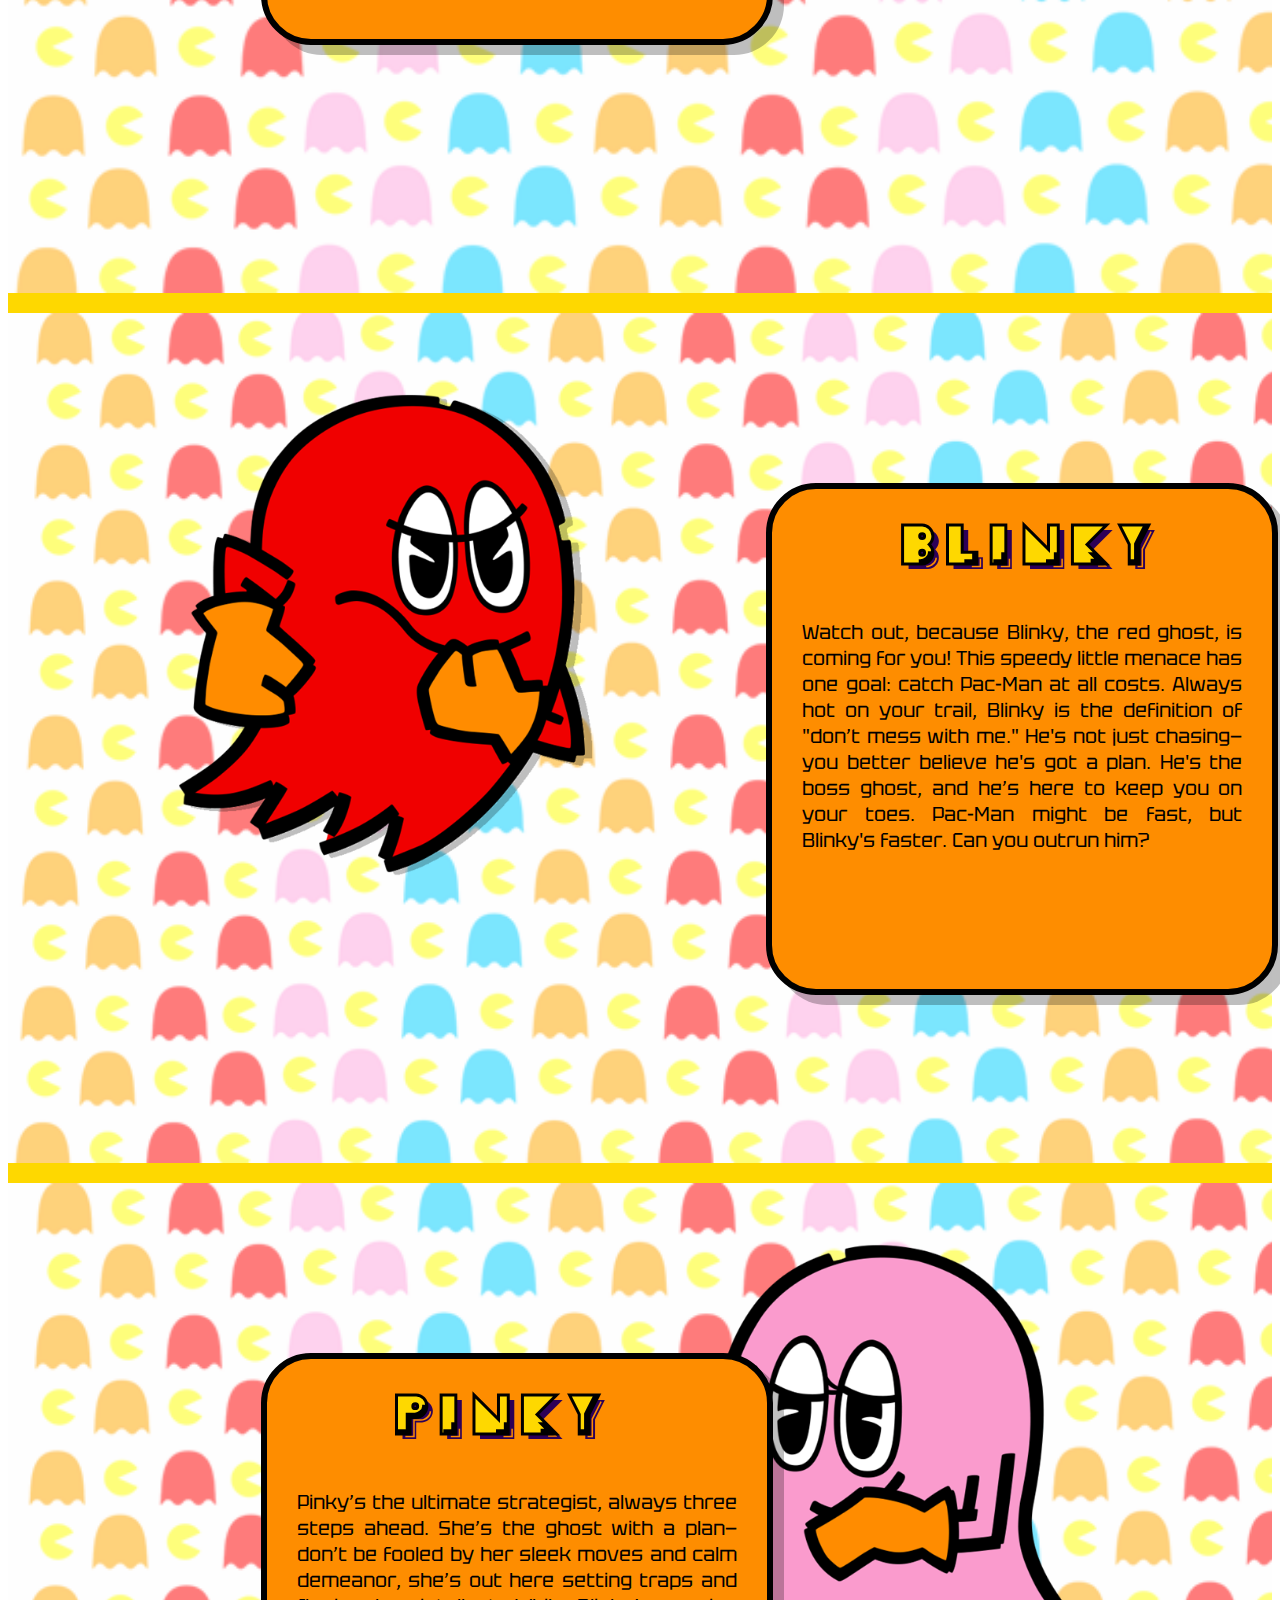
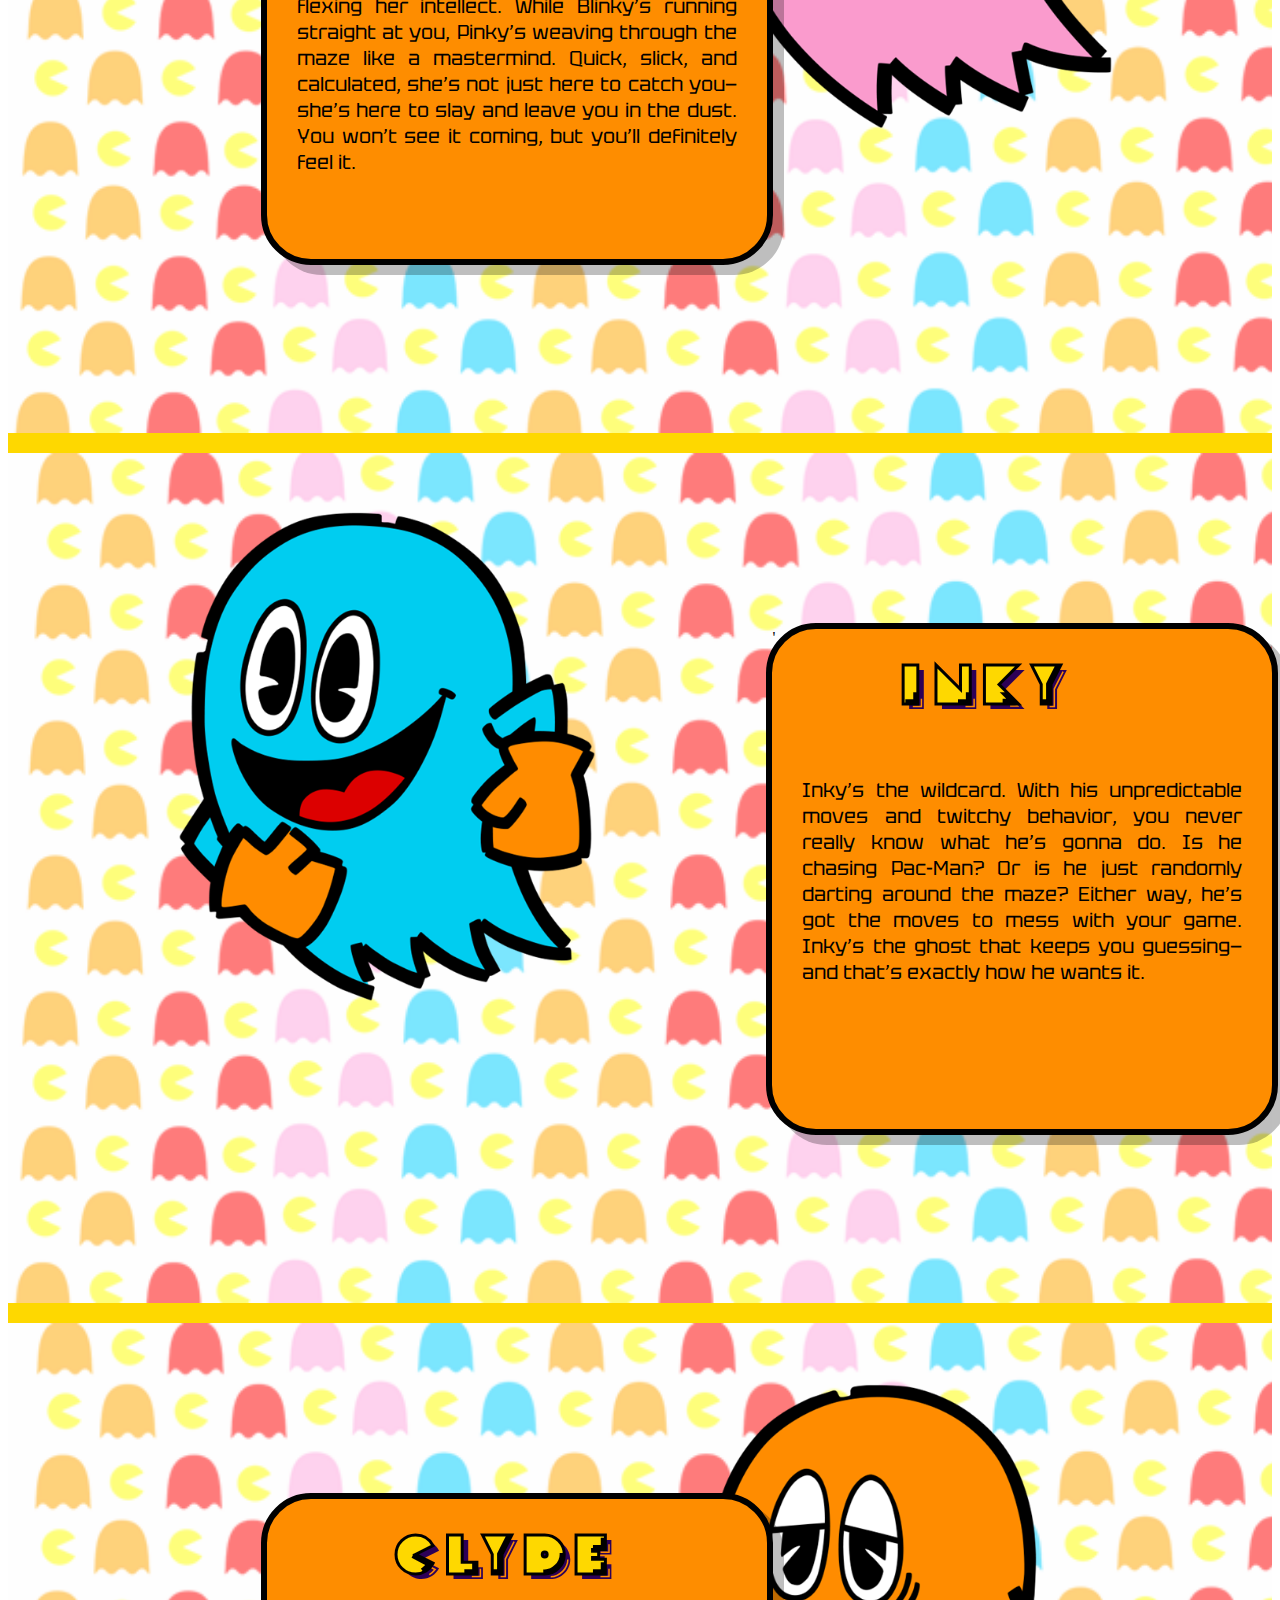
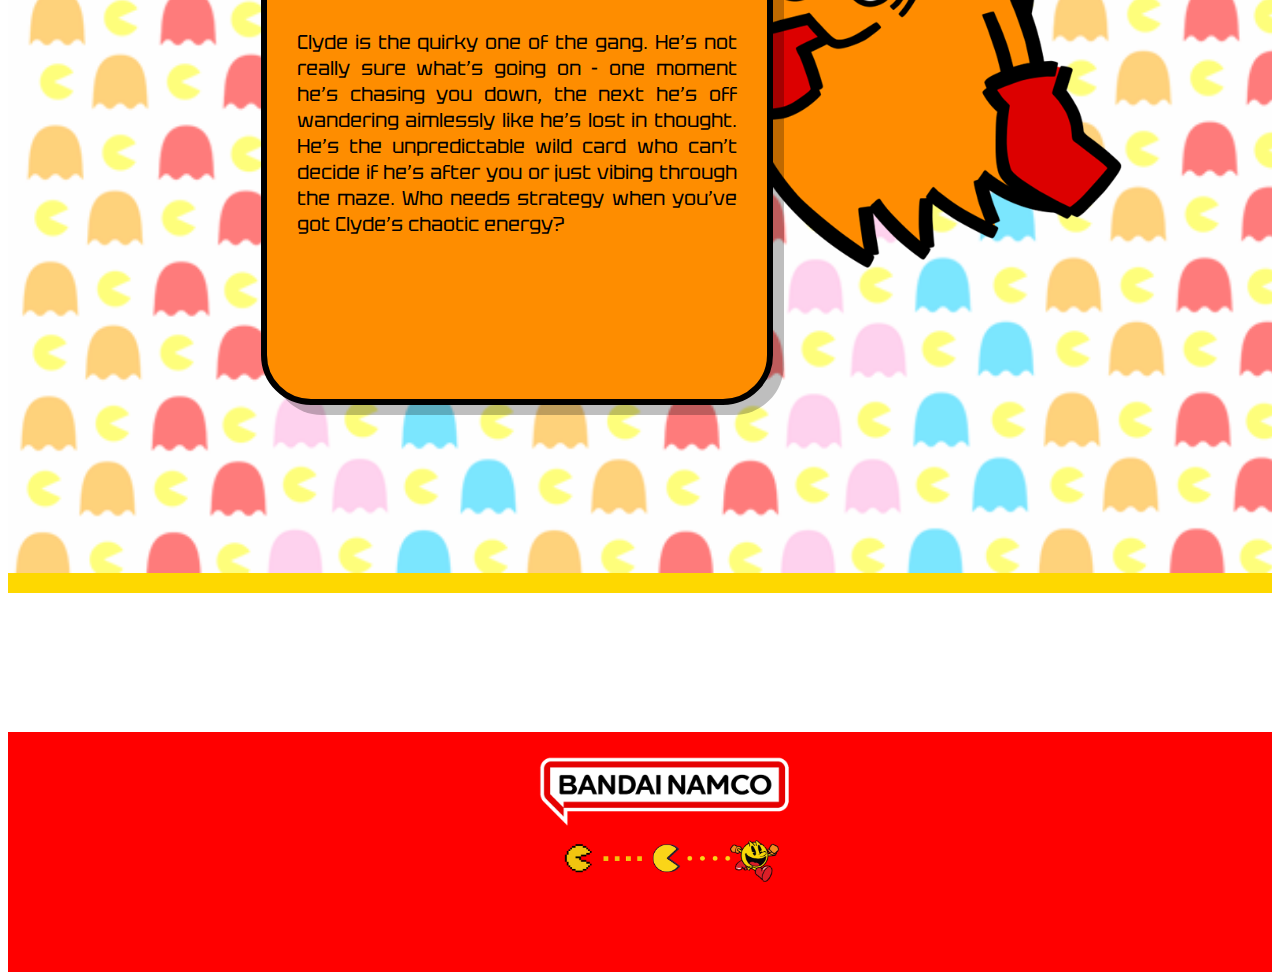
==== commit 681dd73f: "late night run" ====
--- a/About.html
+++ b/About.html
@@ -16,7 +16,7 @@
 	
 	<div class="menubar">
 		<div class="logo">
-			<img src="image/logo.png" alt="logo" Width="300">
+			<img src="image/logo.png" alt="logo">
 		</div>
 	</div>
 	
@@ -35,14 +35,14 @@
 				</a>
 			</li>
 			<li>
-				<a href="About.html">
+				<a href="About.html" class="about-container">
 					<img src="image/PacmanButtonGhost.png" alt="About">
 				</a>
 			</li>
 			<li>
-				<a href="">
+				<!--<a href="">
 					<img src="image/NewsButton.png" alt="News">
-				</a>
+				</a>-->
 			</li>
 		</ul>
 		
--- a/pac-man.css
+++ b/pac-man.css
@@ -1,4 +1,4 @@
-@charset "utf-8";
+ @charset "utf-8";
 @font-face {
 	font-family: PacMan;
 	src: url("Font/crackman.front-regular.otf");
@@ -15,11 +15,12 @@
 	display: fixed;
 	border-bottom: solid; 
 	border-bottom-color: #FED800;
-	border-bottom-width: 20px;
-}
-
-.logo {
-	padding: 5px;
+	border-bottom-width: 1.5vw;
+}
+
+.logo img{
+	position: relative;
+	width: 23%;
 }
 
 .menu {
@@ -27,25 +28,30 @@
 	flex-direction: row;
 	list-style-type: none;
 	position: relative;
-	left: 700px;
+	width: 100%;
+	left: 28%;
 	top: -75px;
+	overflow: visible;
 }
 
 .menu li {
-	margin-right: 5px;
+	margin-right: 80px;
 	
 }
 
 .menu img {
-	width:150px;
+	width: 120%;
+  	max-width: 250px;
 	height: 100px;
 	object-fit: contain;
 }
 .play-container {
     position: relative;
-    display: inline-block;
-    width: 150px; /* Adjust as needed */
-    height: 50px;
+    display: inline-flex;
+    width: 10vw; 
+    height: 5vw; 
+    min-width: 50px; 
+    min-height: 50px; 
 }
 
 .default-play {
@@ -63,23 +69,25 @@
     left: 0;
     width: 100%;
     height: 100%;
-    opacity: 0; /* Hide hover image by default */
+    opacity: 0; 
     transition: opacity 0.3s ease;
 }
 
 .play-container:hover .default-play {
-    opacity: 0; /* Hide default image */
+    opacity: 0; 
 }
 
 .play-container:hover .hover-play {
-    opacity: 1; /* Show hover image */
+    opacity: 1; 
 }
 
 .about-container {
     position: relative;
     display: inline-block;
-    width: 150px; /* Adjust as needed */
-    height: 50px;
+    width: 10vw;
+    height: 5vw; 
+    min-width: 50px; 
+    min-height: 50px; 
 }
 
 .default-about {
@@ -97,23 +105,25 @@
     left: 0;
     width: 100%;
     height: 100%;
-    opacity: 0; /* Hide hover image by default */
+    opacity: 0; 
     transition: opacity 0.3s ease;
 }
 
 .about-container:hover .default-about {
-    opacity: 0; /* Hide default image */
+    opacity: 0; 
 }
 
 .about-container:hover .hover-about {
-    opacity: 1; /* Show hover image */
+    opacity: 1; 
 }
 
 .home-container {
     position: relative;
     display: inline-block;
-    width: 150px; /* Adjust as needed */
-    height: 50px;
+    width: 10vw; 
+    height: 5vw; 
+    min-width: 50px; 
+    min-height: 50px; 
 }
 
 .default-home {
@@ -131,16 +141,16 @@
     left: 0;
     width: 100%;
     height: 100%;
-    opacity: 0; /* Hide hover image by default */
+    opacity: 0; 
     transition: opacity 0.3s ease;
 }
 
 .home-container:hover .default-home {
-    opacity: 0; /* Hide default image */
+    opacity: 0; 
 }
 
 .home-container:hover .hover-home {
-    opacity: 1; /* Show hover image */
+    opacity: 1; 
 }
 
 .index {
@@ -151,44 +161,33 @@
 .anniversary {
 	position: relative;
 	top: -136px;
-	height:447px;
 	
 	background-image: url("image/homebaggrund.png");
 	background-size: cover;
 	z-index: -1;
+	border-bottom: 1.5vw solid #FED800;
+	
 }
 
 .anniversaryimg img {
 	position: relative;
-	width: 870px;
-	left: 330px;
+	width: 59%;
+	left: 21%;
 	z-index: -1;
 }
 
-.yellowline {
-	
-	position: relative;
-	top: -145px;
-	border-top: 20px solid #FED800; 
-  	width: 100%; 
-}
-
 .footer {
-	
-	position: absolute;
+	position: relative;
 	width: 100%;
 	height: 180px;
-	top: 597px;
-	
+	top:-136px;
 	background: #FF0000;
-	
 }
 
 .bandai img {
-	
 	position: relative;
 	top: 20px;
-	left: 600px;
+	left: 40%;
 	width: 20%;
 }
 
@@ -196,9 +195,117 @@
 	
 	position: relative;
 	top: 30px;
-	left: 620px;
+	left: 42%;
 	width: 17%;
 }
+
+/*If the screen size is 600px or less*/
+
+@media (max-width: 480px){
+	.index {
+		overflow-y: scroll;
+	}
+	
+	.menubar {
+		background-size: 90%;
+		height: 100px;
+		border-bottom-width: 10px;
+	}
+	
+	.logo img {
+		width: 60%;
+	}
+	
+	.menu {
+		left: -3%;
+	}
+	
+	.menu li {
+		margin-right: 20%;
+	}
+	
+	.menu img {
+		width: 230%;
+	}
+	
+	.anniversary img {
+		width: 440px;
+		left: 0;
+	}
+	
+	.footer {
+		height: 200px;
+	}
+	
+	.bandai img {
+		top: 30px;
+		width: 70%;
+		left: 16%;
+	}
+	
+	.evolution img {
+		left: 17%;
+		width: 70%;
+	}
+}
+
+@media (min-width:481px) and (max-width: 600px){
+	.index {
+		overflow-y: scroll;
+	}
+	
+	.menubar {
+		border-bottom-width: 15px;
+		height: 100px;
+	}
+	
+	.logo img {
+		width: 50%;
+	}
+	
+	.menu {
+		left: 7%;
+	}
+	
+	.menu li {
+		margin-right: 15%;
+	}
+	
+	.menu img {
+		width: 220%;
+	}
+	
+	.anniversary {
+		background-size: cover;
+		height: 320px;
+	}
+	
+	.anniversary img {
+		top: 20px;
+		width: 100%;
+		left: 0px;
+	}
+	
+	.PlayPicture img {
+		top: 
+	}
+	
+	.footer {
+		height: 220px;
+		top:-136px;
+	}
+	
+	.bandai img{
+		left: 14%;
+		width: 70%;
+	}
+	
+	.evolution img {
+		left: 15%;
+		width: 70%;
+	}
+}
+
 
 /*Pac-Man & Friends */
 .About {
@@ -210,7 +317,7 @@
 	
 	position: relative;
 	top: -139px;
-	height:600px;
+	height:800px;
 	
 	background-image: url("image/homebaggrund.png");
 	background-size: cover;
@@ -223,7 +330,7 @@
 	
 	position: relative;
 	top: 70px;
-	left: 100px;
+	left: 10%;
 	width: 40%;
 }
 
@@ -232,8 +339,8 @@
 	position: absolute;
 	width: 500px;
 	height: 500px;
-	left: 800px;
-	top: 60px;
+	left: 60%;
+	top: 20%;
 
 	background: #FE8D00;
 	border: 6px solid #000000;
@@ -298,7 +405,7 @@
 }
 
 .PlayNow:hover {
-	transform: scale(1.2);
+	transform: scale(2.2);
 }
 
 /*Ms. Pac-Man Section */
@@ -306,7 +413,7 @@
 	
 	position: relative;
 	top:-139px;
-	height: 750px;
+	height: 950px;
 	
 	background-image: url("image/homebaggrund.png");
 	background-size: cover;
@@ -319,7 +426,7 @@
 .MsPac-Man img {
 	position: relative;
 	top: 50px;
-	left: 730px;
+	left: 50%;
 	width: 40%;
 }
 
@@ -327,8 +434,8 @@
 	position: absolute;
 	width: 500px;
 	height: 500px;
-	left: 100px;
-	top: 60px;
+	left: 20%;
+	top: 20%;
 
 	background: #FE8D00;
 	border: 6px solid #000000;
@@ -371,7 +478,7 @@
 .AboutBlinky {
 	position: relative;
 	top:-139px;
-	height: 750px;
+	height: 850px;
 	
 	background-image: url("image/homebaggrund.png");
 	background-size: cover;
@@ -383,8 +490,8 @@
 
 .Blinky img{
 	position: relative;
-	top: 50px;
-	left: 100px;
+	top: 70px;
+	left: 10%;
 	width: 40%;
 }
 
@@ -392,8 +499,8 @@
 	position: absolute;
 	width: 500px;
 	height: 500px;
-	left: 800px;
-	top: 60px;
+	left: 60%;
+	top: 20%;
 
 	background: #FE8D00;
 	border: 6px solid #000000;
@@ -436,7 +543,7 @@
 .AboutPinky {
 	position: relative;
 	top:-139px;
-	height: 750px;
+	height: 850px;
 	
 	background-image: url("image/homebaggrund.png");
 	background-size: cover;
@@ -449,7 +556,7 @@
 .Pinky img {
 	position: relative;
 	top: 50px;
-	left: 800px;
+	left: 50%;
 	width: 40%;
 }
 
@@ -457,8 +564,8 @@
 	position: absolute;
 	width: 500px;
 	height: 500px;
-	left: 100px;
-	top: 60px;
+	left: 20%;
+	top: 20%;
 
 	background: #FE8D00;
 	border: 6px solid #000000;
@@ -501,7 +608,7 @@
 .AboutInky {
 	position: relative;
 	top:-139px;
-	height: 750px;
+	height: 850px;
 	
 	background-image: url("image/homebaggrund.png");
 	background-size: cover;
@@ -514,7 +621,7 @@
 .Inky img {
 	position: relative;
 	top: 50px;
-	left: 100px;
+	left: 10%;
 	width: 40%;
 }
 
@@ -522,8 +629,8 @@
 	position: absolute;
 	width: 500px;
 	height: 500px;
-	left: 800px;
-	top: 60px;
+	left: 60%;
+	top: 20%;
 
 	background: #FE8D00;
 	border: 6px solid #000000;
@@ -566,7 +673,7 @@
 .AboutClyde {
 	position: relative;
 	top:-139px;
-	height: 750px;
+	height: 850px;
 	
 	background-image: url("image/homebaggrund.png");
 	background-size: cover;
@@ -579,7 +686,7 @@
 .Clyde img{
 	position: relative;
 	top: 50px;
-	left: 800px;
+	left: 50%;
 	width: 40%;
 }
 
@@ -587,8 +694,8 @@
 	position: absolute;
 	width: 500px;
 	height: 500px;
-	left: 100px;
-	top: 60px;
+	left: 20%;
+	top: 20%;
 
 	background: #FE8D00;
 	border: 6px solid #000000;
@@ -652,34 +759,38 @@
 	
 	position: relative;
 	width: 100%;
-	height: 180px;
+	height: 240px;
+	top: -140%;
+	
+	background: #FF0000;
+	
+}
+
+.Aboutbandai img {
+	
+	position: relative;
+	top: 20px;
+	left: 42%;
+	width: 20%;
+}
+
+.Aboutevolution img {
+	
+	position: relative;
+	top: 30px;
+	left: 44%;
+	width: 17%;
+}
+
+/*Play Pac-Man*/
+.play {
+	overflow-x: hidden;
+}
+
+.PlayPacman {
+	position: relative;
 	top: -139px;
-	
-	background: #FF0000;
-	
-}
-
-.Aboutbandai img {
-	
-	position: relative;
-	top: 20px;
-	left: 600px;
-	width: 20%;
-}
-
-.Aboutevolution img {
-	
-	position: relative;
-	top: 30px;
-	left: 620px;
-	width: 17%;
-}
-
-/*Play Pac-Man*/
-.PlayPacman {
-	position: relative;
-	top: -139px;
-	height:800px;
+	height:1100px;
 	
 	background-color: black;
 	background-size: cover;
@@ -688,24 +799,26 @@
 	border-bottom: 20px solid #FED800;
 }
 
-.PlayPicture {
-	position: relative;
-	top: 10px;
-	left: 400px;
+.PlayPicture img {
+	position: relative;
+	width: 40%;
+	top: 5%;
+	left: 32%;
 }
 
 .PlayButton {
-	 position: relative;
-	width: 180px;
-	height: 50px;
-	top: -600px;
-	left: 620px;
+	position: absolute;
+	width: 15%;
+	height: 60px;
+	top: 120px;
+	left: 44%;
+	
+	text-align: center;
 	
 	background: black;
 	border-style: double;
 	border-color: #1818B5;
-	border-radius: 7px;
-	border-width: 13px;
+	border-width: 10px;
 	box-shadow: 0 0 20px #4C4CFF, 0 0 40px #4C4CFF, 0 0 60px #4C4CFF;
 }
 
